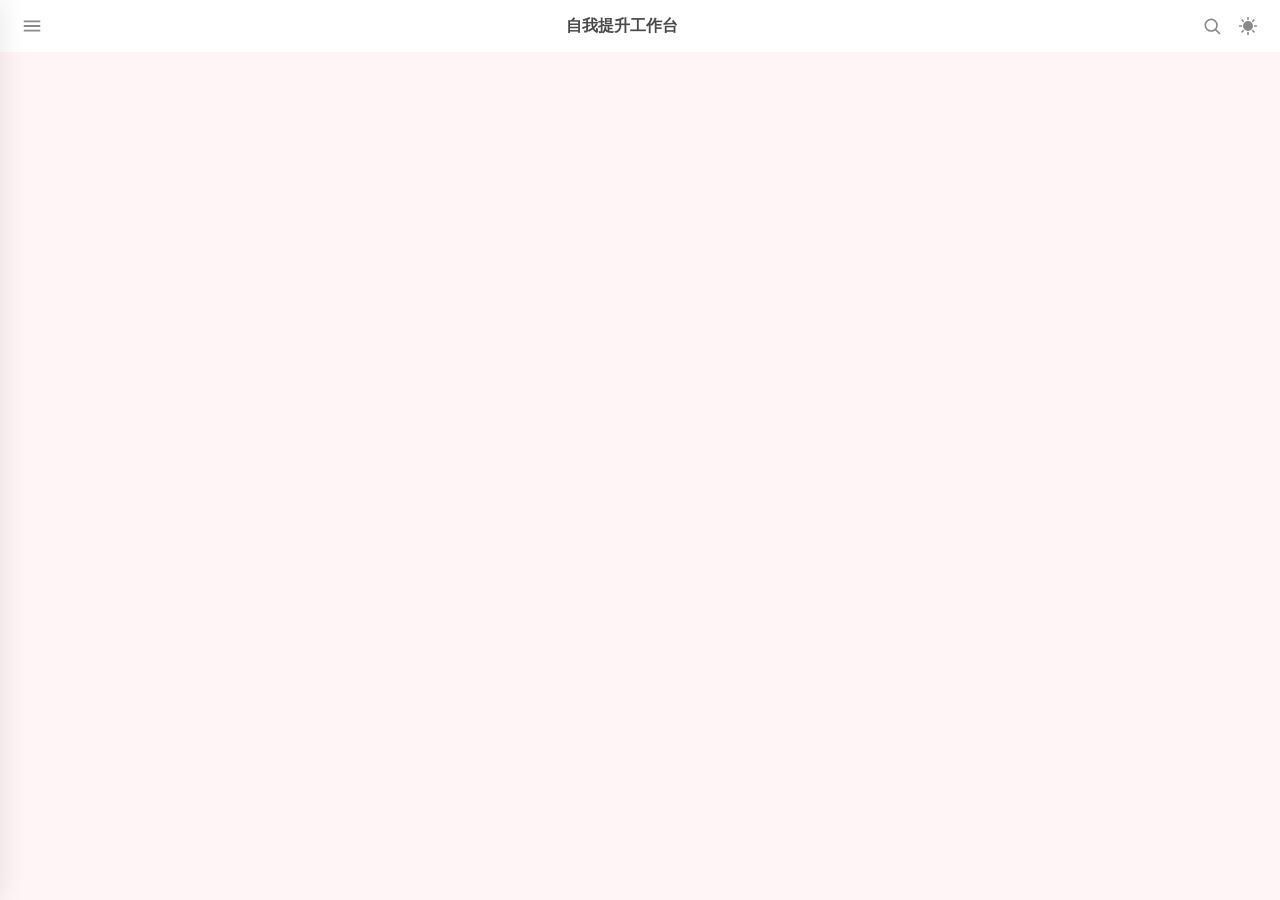
==== index.html @ 3892a3d5 "v45: 培训菜单支持RSS实时抓取(HR Bartender/少数派/FT中文网) + 关键词过滤 + 每日自动采集" ====
<!DOCTYPE html>
<html lang="zh-CN">
<head>
  <meta charset="UTF-8">
  <meta http-equiv="Cache-Control" content="no-cache, no-store, must-revalidate">
  <meta http-equiv="Pragma" content="no-cache">
  <meta http-equiv="Expires" content="0">
  <meta name="viewport" content="width=device-width, initial-scale=1.0, maximum-scale=1.0, user-scalable=no, viewport-fit=cover">
  <meta name="apple-mobile-web-app-capable" content="yes">
  <meta name="apple-mobile-web-app-status-bar-style" content="black-translucent">
  <meta name="apple-mobile-web-app-title" content="提升工作台">
  <meta name="theme-color" content="#ff8fa3">
  <meta name="description" content="身材管理、英语学习、阅读记录、AI学习、财经资讯、穿搭灵感、日记备忘、灵感集、技能提升">
  <link rel="apple-touch-icon" href="./apple-touch-icon.png">
  <title>自我提升工作台</title>
  <link rel="stylesheet" href="./assets/style.css">
</head>
<body>
  <div id="app">
    <header class="topbar">
      <button id="menuToggle" class="icon-btn" aria-label="菜单">
        <svg viewBox="0 0 24 24" width="22" height="22"><path fill="currentColor" d="M3 6h18v2H3zm0 5h18v2H3zm0 5h18v2H3z"/></svg>
      </button>
      <div class="topbar-center" id="topbarCenter">
        <h1 id="pageTitle">自我提升工作台</h1>
        <div class="topbar-search" id="topbarSearch" style="display:none;">
          <input type="text" id="searchInput" placeholder="搜索所有内容..." autocomplete="off">
          <button id="searchClose" class="icon-btn" style="flex-shrink:0;">✕</button>
        </div>
      </div>
      <button id="searchToggle" class="icon-btn" aria-label="搜索">
        <svg viewBox="0 0 24 24" width="20" height="20"><circle cx="11" cy="11" r="7" fill="none" stroke="currentColor" stroke-width="2"/><line x1="21" y1="21" x2="16.65" y2="16.65" stroke="currentColor" stroke-width="2" stroke-linecap="round"/></svg>
      </button>
      <button id="themeToggle" class="icon-btn" aria-label="切换主题">
        <svg id="themeIcon" viewBox="0 0 24 24" width="20" height="20"><path fill="currentColor" d="M12 7a5 5 0 100 10 5 5 0 000-10zm0-5v2m0 16v2M4.93 4.93l1.41 1.41m11.32 11.32l1.41 1.41M2 12h2m16 0h2M4.93 19.07l1.41-1.41M17.66 6.34l1.41-1.41" stroke="currentColor" stroke-width="2" stroke-linecap="round" fill="none"/></svg>
      </button>
    </header>

    <div id="overlay" class="overlay"></div>

    <nav id="sidebar" class="sidebar">
      <div class="sidebar-header">
        <div class="avatar">✦</div>
        <div class="sidebar-title">自我提升</div>
        <div class="sidebar-sub">每日精进 · 工作台</div>
      </div>
      <ul class="nav-list" id="navList"></ul>
      <div class="sidebar-footer">
        <div class="user-card">
          <div class="user-avatar">🐰</div>
          <div class="user-info">
            <div class="user-name">自由兔</div>
            <div class="user-streak">已连续打卡 <span id="streakNum">0</span> 天</div>
          </div>
        </div>
        <div class="sidebar-actions">
          <button id="exportDataBtn" class="btn btn-ghost btn-block btn-sm" style="margin-top:8px;">📦 备份数据</button>
          <button id="importDataBtn" class="btn btn-ghost btn-block btn-sm" style="margin-top:4px;">📥 恢复数据</button>
        </div>
      </div>
    </nav>

    <main id="main" class="main">
      <div id="viewContainer" class="view-container"></div>
    </main>

    <div class="bottom-safe"></div>
  </div>

  <div id="lightbox" class="lightbox">
    <span class="lightbox-close" id="lightboxClose">&times;</span>
    <img id="lightboxImg" src="" alt="预览">
  </div>

  <div id="toast" class="toast"></div>

  <script src="./assets/store.js?v=45"></script>
  <script src="./assets/views.js?v=45"></script>
  <script src="./assets/app.js?v=45"></script>
</body>
</html>
---- assets/style.css ----
/* ===== 设计变量 - 粉色系 ===== */
:root {
  --primary: #ff8fa3;
  --primary-light: #ffc2d1;
  --primary-dark: #ff6b85;
  --accent: #ffb3c6;
  --bg: #fff5f7;
  --bg-card: #ffffff;
  --bg-soft: #ffeef2;
  --text: #4a4a4a;
  --text-sub: #8a8a8a;
  --text-muted: #bbbbbb;
  --border: #ffe0e6;
  --success: #7bc67e;
  --warning: #f5c76b;
  --danger: #ff8a8a;
  --shadow: 0 2px 12px rgba(255, 143, 163, 0.1);
  --shadow-hover: 0 4px 20px rgba(255, 143, 163, 0.18);
  --radius: 18px;
  --radius-sm: 12px;
  --topbar-h: 52px;
  --sidebar-w: 280px;
}

[data-theme="dark"] {
  --primary: #ff8fa3;
  --primary-light: #ffc2d1;
  --primary-dark: #ff6b85;
  --bg: #2a1f24;
  --bg-card: #3a2a30;
  --bg-soft: #4a3a40;
  --text: #ffeef2;
  --text-sub: #d4b8c0;
  --text-muted: #9a8a90;
  --border: #5a4a50;
  --shadow: 0 4px 16px rgba(0, 0, 0, 0.3);
  --shadow-hover: 0 8px 24px rgba(0, 0, 0, 0.4);
}

* {
  margin: 0;
  padding: 0;
  box-sizing: border-box;
  -webkit-tap-highlight-color: transparent;
}

html, body {
  height: 100%;
  overflow: hidden;
}

body {
  font-family: -apple-system, BlinkMacSystemFont, "PingFang SC", "Hiragino Sans GB", "Microsoft YaHei", sans-serif;
  background: var(--bg);
  color: var(--text);
  font-size: 15px;
  line-height: 1.5;
  -webkit-font-smoothing: antialiased;
  transition: background 0.3s, color 0.3s;
}

button {
  font-family: inherit;
  cursor: pointer;
  border: none;
  background: none;
  color: inherit;
}

input, textarea, select {
  font-family: inherit;
  font-size: inherit;
  color: inherit;
}

/* ===== 顶部栏 ===== */
.topbar {
  position: fixed;
  top: 0;
  left: 0;
  right: 0;
  height: var(--topbar-h);
  background: var(--bg-card);
  display: flex;
  align-items: center;
  justify-content: space-between;
  padding: 0 14px;
  padding-top: env(safe-area-inset-top);
  z-index: 100;
  transition: background 0.3s;
}

.topbar h1 {
  font-size: 16px;
  font-weight: 600;
  color: var(--text);
  flex: 1;
  text-align: center;
  white-space: nowrap;
  overflow: hidden;
  text-overflow: ellipsis;
  cursor: pointer;
}

.topbar-center {
  flex: 1;
  display: flex;
  align-items: center;
  justify-content: center;
  min-width: 0;
}

.topbar-search {
  flex: 1;
  display: flex;
  align-items: center;
  gap: 6px;
}

.topbar-search input {
  flex: 1;
  background: var(--bg-soft);
  border: none;
  border-radius: 10px;
  padding: 7px 12px;
  font-size: 14px;
  color: var(--text);
  outline: none;
}

.topbar-search input::placeholder {
  color: var(--text-muted);
}

.icon-btn {
  width: 36px;
  height: 36px;
  display: flex;
  align-items: center;
  justify-content: center;
  color: var(--text-sub);
  border-radius: 10px;
  transition: background 0.2s;
}

.icon-btn:active {
  background: var(--bg-soft);
}

/* ===== 侧边栏 ===== */
.sidebar {
  position: fixed;
  top: 0;
  left: 0;
  bottom: 0;
  width: var(--sidebar-w);
  background: linear-gradient(180deg, #fff5f7 0%, #ffeef2 100%);
  color: var(--text);
  transform: translateX(-100%);
  transition: transform 0.3s cubic-bezier(0.4, 0, 0.2, 1);
  z-index: 200;
  display: flex;
  flex-direction: column;
  padding-top: env(safe-area-inset-top);
  box-shadow: 4px 0 24px rgba(0, 0, 0, 0.08);
}

.sidebar.open {
  transform: translateX(0);
}

.sidebar-header {
  padding: 24px 20px 16px;
  text-align: center;
  border-bottom: 1px solid var(--border);
}

.avatar {
  width: 60px;
  height: 60px;
  margin: 0 auto 10px;
  background: linear-gradient(135deg, var(--primary), var(--primary-light));
  border-radius: 50%;
  display: flex;
  align-items: center;
  justify-content: center;
  font-size: 26px;
  color: #fff;
  box-shadow: 0 4px 12px rgba(255, 143, 163, 0.3);
}

.sidebar-title {
  font-size: 18px;
  font-weight: 700;
  color: var(--primary-dark);
}

.sidebar-sub {
  font-size: 12px;
  color: var(--text-sub);
  margin-top: 4px;
}

.nav-list {
  list-style: none;
  flex: 1;
  overflow-y: auto;
  padding: 8px 0;
}

.nav-list::-webkit-scrollbar {
  width: 0;
}

.nav-section-label {
  font-size: 11px;
  color: var(--text-muted);
  padding: 12px 20px 4px;
  font-weight: 600;
  letter-spacing: 1px;
}

.nav-item {
  display: flex;
  align-items: center;
  gap: 12px;
  padding: 12px 20px;
  color: var(--text-sub);
  font-size: 15px;
  transition: all 0.2s;
  border-radius: 0 24px 24px 0;
  margin-right: 12px;
}

.nav-item:active {
  background: var(--bg-soft);
}

.nav-item.active {
  background: linear-gradient(90deg, var(--primary-light), transparent);
  color: var(--primary-dark);
  font-weight: 600;
}

.nav-icon {
  width: 22px;
  height: 22px;
  flex-shrink: 0;
  display: flex;
  align-items: center;
  justify-content: center;
}

.nav-icon svg {
  width: 100%;
  height: 100%;
}

.nav-badge {
  margin-left: auto;
  background: var(--primary);
  color: #fff;
  font-size: 11px;
  padding: 2px 8px;
  border-radius: 10px;
  font-weight: 600;
}

.nav-badge.hot {
  background: linear-gradient(135deg, #ff6b6b, #ff8e8e);
}

.sidebar-footer {
  padding: 12px 16px calc(12px + env(safe-area-inset-bottom));
  border-top: 1px solid var(--border);
}

.user-card {
  background: var(--bg-soft);
  border-radius: var(--radius-sm);
  padding: 12px 14px;
  display: flex;
  align-items: center;
  gap: 10px;
}

.user-avatar {
  width: 40px;
  height: 40px;
  border-radius: 50%;
  background: linear-gradient(135deg, var(--primary), var(--primary-light));
  display: flex;
  align-items: center;
  justify-content: center;
  font-size: 18px;
  color: #fff;
}

.user-info {
  flex: 1;
}

.user-name {
  font-size: 14px;
  font-weight: 600;
  color: var(--text);
}

.user-streak {
  font-size: 12px;
  color: var(--text-sub);
}

.user-streak span {
  color: var(--primary-dark);
  font-weight: 700;
}

.sidebar-actions {
  display: flex;
  flex-direction: column;
  gap: 0;
}

/* ===== 遮罩 ===== */
.overlay {
  position: fixed;
  inset: 0;
  background: rgba(0, 0, 0, 0.3);
  opacity: 0;
  pointer-events: none;
  transition: opacity 0.3s;
  z-index: 150;
}

.overlay.show {
  opacity: 1;
  pointer-events: auto;
}

/* ===== 主内容 ===== */
.main {
  padding-top: var(--topbar-h);
  height: 100vh;
  overflow: hidden;
}

.view-container {
  height: calc(100vh - var(--topbar-h));
  overflow-y: auto;
  -webkit-overflow-scrolling: touch;
  padding: 16px 14px 80px;
}

.view-container::-webkit-scrollbar {
  width: 0;
}

/* ===== 通用组件 ===== */
.section-title {
  font-size: 14px;
  color: var(--text-sub);
  margin: 20px 4px 10px;
  font-weight: 600;
}

.section-title:first-child {
  margin-top: 4px;
}

.card {
  background: var(--bg-card);
  border-radius: var(--radius);
  padding: 16px;
  margin-bottom: 12px;
  box-shadow: var(--shadow);
  transition: box-shadow 0.2s;
}

.card-row {
  display: flex;
  align-items: center;
  gap: 12px;
}

.btn {
  display: inline-flex;
  align-items: center;
  justify-content: center;
  gap: 6px;
  padding: 10px 16px;
  border-radius: var(--radius-sm);
  font-size: 14px;
  font-weight: 500;
  transition: all 0.2s;
}

.btn-primary {
  background: linear-gradient(135deg, var(--primary), var(--primary-dark));
  color: #fff;
}

.btn-primary:active {
  opacity: 0.85;
}

.btn-ghost {
  background: var(--bg-soft);
  color: var(--text-sub);
}

.btn-ghost:active {
  background: var(--border);
}

.btn-danger {
  background: rgba(255, 138, 138, 0.12);
  color: var(--danger);
}

.btn-block {
  width: 100%;
}

.btn-sm {
  padding: 6px 12px;
  font-size: 13px;
}

.input, .textarea, .select {
  width: 100%;
  background: var(--bg-soft);
  border: 1.5px solid transparent;
  border-radius: var(--radius-sm);
  padding: 10px 12px;
  color: var(--text);
  transition: border 0.2s;
}

.input:focus, .textarea:focus, .select:focus {
  outline: none;
  border-color: var(--primary-light);
  background: var(--bg-card);
}

.textarea {
  resize: none;
  min-height: 80px;
  line-height: 1.6;
}

.label {
  font-size: 13px;
  color: var(--text-sub);
  margin-bottom: 6px;
  display: block;
}

.field {
  margin-bottom: 12px;
}

/* ===== 复选框 ===== */
.checkbox {
  width: 22px;
  height: 22px;
  border: 2px solid var(--border);
  border-radius: 6px;
  flex-shrink: 0;
  display: flex;
  align-items: center;
  justify-content: center;
  transition: all 0.2s;
  background: var(--bg-card);
}

.checkbox.checked {
  background: var(--success);
  border-color: var(--success);
}

.checkbox.checked::after {
  content: "";
  width: 6px;
  height: 11px;
  border: 2px solid #fff;
  border-top: 0;
  border-left: 0;
  transform: rotate(45deg) translate(-1px, -1px);
}

/* ===== 任务项 ===== */
.task-item {
  display: flex;
  align-items: center;
  gap: 12px;
  padding: 14px;
  background: var(--bg-card);
  border-radius: var(--radius);
  margin-bottom: 10px;
  box-shadow: var(--shadow);
  transition: all 0.2s;
}

.task-item.done .task-name {
  text-decoration: line-through;
  color: var(--text-muted);
}

.task-content {
  flex: 1;
  min-width: 0;
}

.task-name {
  font-size: 15px;
  font-weight: 500;
  color: var(--text);
}

.task-meta {
  font-size: 12px;
  color: var(--text-sub);
  margin-top: 3px;
  display: flex;
  align-items: center;
  gap: 8px;
  flex-wrap: wrap;
}

.tag {
  display: inline-block;
  padding: 3px 10px;
  background: var(--bg-soft);
  border-radius: 8px;
  font-size: 11px;
  color: var(--text-sub);
}

.tag-primary {
  background: linear-gradient(135deg, rgba(255,143,163,0.15), rgba(255,194,209,0.15));
  color: var(--primary-dark);
}

.task-actions {
  display: flex;
  gap: 4px;
}

.task-actions .icon-btn {
  width: 32px;
  height: 32px;
}

/* ===== 添加按钮 ===== */
.add-btn {
  display: flex;
  align-items: center;
  justify-content: center;
  gap: 6px;
  width: 100%;
  padding: 12px;
  border: 2px dashed var(--border);
  border-radius: var(--radius);
  color: var(--text-sub);
  font-size: 14px;
  transition: all 0.2s;
  background: transparent;
}

.add-btn:active {
  border-color: var(--primary);
  color: var(--primary);
  background: var(--bg-soft);
}

/* ===== 模态框 ===== */
.modal-mask {
  position: fixed;
  inset: 0;
  background: rgba(0, 0, 0, 0.4);
  z-index: 300;
  display: flex;
  align-items: flex-end;
  justify-content: center;
  opacity: 0;
  pointer-events: none;
  transition: opacity 0.25s;
}

.modal-mask.show {
  opacity: 1;
  pointer-events: auto;
}

.modal {
  background: var(--bg-card);
  width: 100%;
  max-width: 500px;
  border-radius: 24px 24px 0 0;
  padding: 20px 16px calc(20px + env(safe-area-inset-bottom));
  transform: translateY(100%);
  transition: transform 0.3s cubic-bezier(0.4, 0, 0.2, 1);
  max-height: 85vh;
  overflow-y: auto;
}

.modal-mask.show .modal {
  transform: translateY(0);
}

.modal-header {
  display: flex;
  align-items: center;
  justify-content: space-between;
  margin-bottom: 16px;
}

.modal-title {
  font-size: 17px;
  font-weight: 600;
}

.modal-close {
  font-size: 24px;
  color: var(--text-muted);
  width: 32px;
  height: 32px;
}

/* ===== 选项按钮组 ===== */
.option-group {
  display: flex;
  gap: 8px;
  flex-wrap: wrap;
}

.option-chip {
  padding: 7px 14px;
  border-radius: 20px;
  background: var(--bg-soft);
  color: var(--text-sub);
  font-size: 13px;
  border: 1.5px solid transparent;
  transition: all 0.2s;
}

.option-chip.active {
  background: linear-gradient(135deg, rgba(255,143,163,0.15), rgba(255,194,209,0.15));
  color: var(--primary-dark);
  border-color: var(--primary-light);
}

/* ===== 阅读模块 ===== */
.book-total-card {
  background: linear-gradient(135deg, var(--primary-light), var(--accent));
  border-radius: var(--radius);
  padding: 20px;
  margin-bottom: 16px;
  box-shadow: var(--shadow);
  text-align: center;
}

.book-total-num {
  font-size: 36px;
  font-weight: 700;
  color: var(--primary-dark);
}

.book-total-label {
  font-size: 13px;
  color: var(--text-sub);
  margin-top: 4px;
}

/* ===== 阅读模块 - 分类卡片网格 ===== */
.book-category-section {
  margin-bottom: 24px;
  border-radius: var(--radius);
  overflow: hidden;
}

.book-cat-header {
  display: flex;
  align-items: center;
  justify-content: space-between;
  padding: 10px 4px 12px;
  margin-bottom: 4px;
  cursor: pointer;
  user-select: none;
  -webkit-tap-highlight-color: transparent;
}

.book-cat-header::after {
  content: '';
  width: 8px;
  height: 8px;
  border-right: 2px solid var(--text-muted);
  border-bottom: 2px solid var(--text-muted);
  transform: rotate(-45deg);
  transition: transform 0.3s;
  flex-shrink: 0;
  margin-left: 8px;
  margin-bottom: 2px;
}

.book-cat-header.collapsed::after {
  transform: rotate(45deg);
}

.book-cat-title {
  font-size: 15px;
  font-weight: 600;
  color: var(--text);
  display: flex;
  align-items: center;
  gap: 8px;
  flex: 1;
}

.book-cat-icon {
  font-size: 20px;
  line-height: 1;
}

.book-cat-count {
  font-size: 12px;
  color: var(--text-muted);
  font-weight: 400;
  background: var(--bg-soft);
  padding: 2px 8px;
  border-radius: 10px;
}

.book-grid {
  display: grid;
  grid-template-columns: repeat(4, 1fr);
  gap: 8px;
  transition: max-height 0.35s ease, opacity 0.3s;
  max-height: 2000px;
  opacity: 1;
  overflow: hidden;
}

.book-grid.collapsed {
  max-height: 0;
  opacity: 0;
  margin-bottom: 0;
}

.book-card {
  background: var(--bg-card);
  border-radius: var(--radius-sm);
  overflow: hidden;
  box-shadow: var(--shadow);
  cursor: pointer;
  transition: all 0.2s;
  display: flex;
  flex-direction: column;
}

.book-card:active {
  transform: scale(0.96);
  box-shadow: var(--shadow-hover);
}

.book-card-cover {
  width: 100%;
  aspect-ratio: 2.5 / 4;
  background: var(--bg-soft);
  position: relative;
  overflow: hidden;
}

.book-card-cover img {
  width: 100%;
  height: 100%;
  object-fit: cover;
  transition: transform 0.3s;
}

.book-card:hover .book-card-cover img {
  transform: scale(1.05);
}

.book-card-cover-fallback {
  position: absolute;
  inset: 0;
  display: flex;
  align-items: center;
  justify-content: center;
  font-size: 22px;
  background: linear-gradient(135deg, var(--bg-soft), var(--border));
  color: var(--text-muted);
}

.book-card-status {
  position: absolute;
  top: 4px;
  right: 4px;
  font-size: 9px;
  padding: 2px 5px;
  border-radius: 4px;
  font-weight: 600;
  backdrop-filter: blur(4px);
  letter-spacing: 0.3px;
}

.book-card-status.finished {
  background: rgba(123,198,126,0.9);
  color: #fff;
}

.book-card-status.reading {
  background: rgba(255,143,163,0.9);
  color: #fff;
}

.book-card-status.pending {
  background: rgba(187,187,187,0.85);
  color: #fff;
}

.book-card-info {
  padding: 7px;
  flex: 1;
  display: flex;
  flex-direction: column;
}

.book-card-title {
  font-size: 11px;
  font-weight: 600;
  color: var(--text);
  line-height: 1.4;
  display: -webkit-box;
  -webkit-line-clamp: 2;
  -webkit-box-orient: vertical;
  overflow: hidden;
}

.book-card-author {
  font-size: 10px;
  color: var(--text-sub);
  margin-top: 2px;
  white-space: nowrap;
  overflow: hidden;
  text-overflow: ellipsis;
}

.book-card-summary {
  font-size: 10px;
  color: var(--text-muted);
  margin-top: 4px;
  line-height: 1.4;
  display: -webkit-box;
  -webkit-line-clamp: 2;
  -webkit-box-orient: vertical;
  overflow: hidden;
  flex: 1;
}

.book-card-badge {
  display: inline-block;
  margin-top: 6px;
  font-size: 10px;
  padding: 2px 6px;
  border-radius: 4px;
  background: rgba(123,198,126,0.15);
  color: #5a9e5d;
  font-weight: 500;
}

.book-card-badge.done {
  background: rgba(123,198,126,0.15);
  color: #5a9e5d;
}

.book-card-badge.reading {
  background: rgba(255,143,163,0.15);
  color: var(--primary-dark);
}

/* 书籍详情 - 结构化摘要 */
.book-detail-summary {
  margin-bottom: 16px;
}

.book-detail-summary-title {
  display: flex;
  align-items: center;
  gap: 6px;
  margin-bottom: 10px;
}

.book-detail-summary-title .ai-badge {
  font-size: 10px;
  color: var(--primary-dark);
  background: rgba(255,143,163,0.12);
  padding: 2px 8px;
  border-radius: 6px;
  font-weight: 500;
}

.book-detail-summary-body {
  background: linear-gradient(135deg, rgba(255,143,163,0.05), rgba(255,143,163,0.02));
  border-radius: 12px;
  padding: 16px;
  border: 1px solid rgba(255,143,163,0.12);
  font-size: 14px;
  line-height: 1.9;
  color: var(--text);
}

.book-detail-summary-body .summary-point {
  display: flex;
  gap: 8px;
  margin-bottom: 6px;
  align-items: flex-start;
}

.book-detail-summary-body .summary-point:last-child {
  margin-bottom: 0;
}

.book-detail-summary-body .point-num {
  flex-shrink: 0;
  width: 20px;
  height: 20px;
  border-radius: 50%;
  background: linear-gradient(135deg, var(--primary-light), var(--primary));
  color: #fff;
  font-size: 11px;
  font-weight: 700;
  display: flex;
  align-items: center;
  justify-content: center;
  margin-top: 2px;
}

.book-detail-summary-body .point-text {
  flex: 1;
  min-width: 0;
}

.book-detail-summary-footer {
  margin-top: 10px;
  padding-top: 10px;
  border-top: 1px dashed var(--border);
  font-size: 12px;
  color: var(--text-muted);
  font-style: italic;
}

/* ===== AI学习（重构：AI工具 + AI新闻） ===== */
/* 通用AI来源标签 */
.ai-source {
  display: inline-block;
  padding: 2px 8px;
  background: linear-gradient(135deg, rgba(123,198,126,0.15), rgba(123,198,126,0.08));
  color: #5a9e5d;
  border-radius: 6px;
  font-size: 11px;
}

.ai-tools-grid {
  display: grid;
  grid-template-columns: repeat(2, 1fr);
  gap: 10px;
}

.ai-tool-card {
  background: var(--bg-card);
  border-radius: var(--radius);
  padding: 14px;
  box-shadow: var(--shadow);
  cursor: pointer;
  transition: all 0.2s;
  border: 1.5px solid transparent;
}

.ai-tool-card:active {
  border-color: var(--primary-light);
  background: var(--bg-soft);
}

.ai-tool-icon {
  font-size: 28px;
  margin-bottom: 8px;
}

.ai-tool-name {
  font-size: 14px;
  font-weight: 600;
  color: var(--text);
  margin-bottom: 4px;
}

.ai-tool-desc {
  font-size: 12px;
  color: var(--text-sub);
  line-height: 1.5;
  display: -webkit-box;
  -webkit-line-clamp: 2;
  -webkit-box-orient: vertical;
  overflow: hidden;
  margin-bottom: 8px;
}

.ai-tool-tags {
  display: flex;
  gap: 4px;
  flex-wrap: wrap;
}

.ai-tool-tag {
  font-size: 10px;
  padding: 2px 6px;
  background: var(--bg-soft);
  color: var(--text-sub);
  border-radius: 4px;
}

.ai-tool-tag.free {
  background: rgba(123,198,126,0.15);
  color: #5a9e5d;
}

.ai-tool-tag.cn {
  background: rgba(255,143,163,0.15);
  color: var(--primary-dark);
}

/* AI新闻列表 */
.ai-news-item {
  background: var(--bg-card);
  border-radius: var(--radius);
  padding: 14px;
  margin-bottom: 12px;
  box-shadow: var(--shadow);
  display: block;
  color: inherit;
}

.ai-news-header {
  display: flex;
  justify-content: space-between;
  align-items: center;
  margin-bottom: 6px;
}

.ai-news-date {
  font-size: 11px;
  color: var(--text-muted);
}

.ai-news-title {
  font-size: 15px;
  font-weight: 600;
  color: var(--text);
  margin-bottom: 4px;
  line-height: 1.4;
}

.ai-news-desc {
  font-size: 13px;
  color: var(--text-sub);
  line-height: 1.5;
}

.ai-news-footer {
  display: flex;
  justify-content: space-between;
  align-items: center;
  margin-top: 8px;
}

.ai-news-tags {
  display: flex;
  gap: 4px;
  flex-wrap: wrap;
}

.ai-news-tag {
  font-size: 10px;
  padding: 2px 6px;
  background: var(--bg-soft);
  color: var(--text-sub);
  border-radius: 4px;
}

/* ===== 财经（理财知识学习 + 财经资讯） ===== */

/* 理财知识卡片 */
.finance-knowledge-card {
  background: linear-gradient(135deg, #fff9f0, #fff3e0);
  border-radius: var(--radius);
  padding: 14px;
  margin-bottom: 10px;
  box-shadow: var(--shadow);
  border-left: 3px solid #f5a623;
  transition: all 0.2s;
}

.finance-knowledge-card:active {
  transform: scale(0.98);
}

.fk-header {
  display: flex;
  justify-content: space-between;
  align-items: center;
  margin-bottom: 8px;
}

.fk-day {
  font-size: 11px;
  background: #f5a623;
  color: #fff;
  padding: 2px 8px;
  border-radius: 8px;
  font-weight: 600;
}

.fk-source {
  font-size: 11px;
  color: #b8860b;
}

.fk-title {
  font-size: 15px;
  font-weight: 600;
  color: #5a3e00;
  line-height: 1.4;
  margin-bottom: 6px;
}

.fk-desc {
  font-size: 13px;
  color: #7a5a30;
  line-height: 1.6;
  margin-bottom: 8px;
}

.fk-desc-collapsed {
  display: -webkit-box;
  -webkit-line-clamp: 3;
  -webkit-box-orient: vertical;
  overflow: hidden;
}

.fk-tags {
  display: flex;
  gap: 4px;
  flex-wrap: wrap;
}

.fk-tag {
  font-size: 10px;
  padding: 2px 7px;
  background: rgba(245,166,35,0.12);
  color: #b8860b;
  border-radius: 4px;
}

.fk-expand {
  font-size: 12px;
  color: var(--primary-dark);
  margin-top: 8px;
  padding-top: 8px;
  border-top: 1px dashed rgba(245,166,35,0.2);
  font-weight: 500;
  flex: 1;
}

.fk-memo-btn {
  font-size: 11px;
  padding: 4px 10px;
  border: 1px solid var(--primary);
  border-radius: 14px;
  background: transparent;
  color: var(--primary);
  cursor: pointer;
  font-weight: 500;
  white-space: nowrap;
  margin-top: 8px;
  transition: all 0.2s;
}
.fk-memo-btn:active {
  background: var(--primary);
  color: #fff;
}

[data-theme="dark"] .finance-knowledge-card {
  background: linear-gradient(135deg, rgba(245,166,35,0.08), rgba(245,166,35,0.04));
  border-left-color: #f5a623;
}

[data-theme="dark"] .fk-title {
  color: #ffd591;
}

[data-theme="dark"] .fk-desc {
  color: #d4a86a;
}

[data-theme="dark"] .fk-source {
  color: #d4a86a;
}

/* 财经内容 */
.finance-rec-grid {
  display: grid;
  grid-template-columns: repeat(2, 1fr);
  gap: 10px;
  margin-bottom: 12px;
}

.finance-rec-card {
  background: var(--bg-card);
  border-radius: var(--radius);
  padding: 12px;
  box-shadow: var(--shadow);
}

.finance-rec-header {
  display: flex;
  justify-content: space-between;
  align-items: center;
  margin-bottom: 8px;
}

.finance-rec-type {
  font-size: 10px;
  padding: 2px 8px;
  border-radius: 6px;
  font-weight: 600;
}

.finance-rec-trend {
  font-size: 14px;
  font-weight: 700;
}

.finance-rec-trend.up {
  color: #ff6b6b;
}

.finance-rec-trend.down {
  color: #51cf66;
}

.finance-rec-name {
  font-size: 15px;
  font-weight: 600;
  color: var(--text);
  margin-bottom: 4px;
}

.finance-rec-reason {
  font-size: 12px;
  color: var(--text-sub);
  line-height: 1.5;
  display: -webkit-box;
  -webkit-line-clamp: 3;
  -webkit-box-orient: vertical;
  overflow: hidden;
}

.finance-rec-tags {
  display: flex;
  gap: 4px;
  flex-wrap: wrap;
  margin-top: 8px;
}

.finance-tag {
  font-size: 10px;
  padding: 2px 6px;
  background: var(--bg-soft);
  color: var(--text-sub);
  border-radius: 4px;
}

.finance-news-item {
  background: var(--bg-card);
  border-radius: var(--radius);
  padding: 14px;
  margin-bottom: 12px;
  box-shadow: var(--shadow);
  display: block;
  color: inherit;
  text-decoration: none;
}

.finance-news-source-row {
  display: flex;
  align-items: center;
  gap: 8px;
  margin-bottom: 6px;
}

.finance-news-source {
  display: inline-block;
  padding: 2px 8px;
  background: linear-gradient(135deg, rgba(245,166,35,0.15), rgba(255,138,61,0.15));
  color: #f5a623;
  border-radius: 6px;
  font-size: 11px;
}

.finance-hot-badge {
  background: linear-gradient(135deg, #ff6b6b, #ff8e8e);
  color: #fff;
  font-size: 10px;
  padding: 1px 6px;
  border-radius: 4px;
  font-weight: 600;
}

.finance-news-title {
  font-size: 15px;
  font-weight: 600;
  color: var(--text);
  margin-bottom: 4px;
  line-height: 1.4;
}

.finance-news-summary {
  font-size: 13px;
  color: var(--text-sub);
  line-height: 1.5;
}

.finance-news-meta {
  font-size: 11px;
  color: var(--text-muted);
  margin-top: 8px;
  display: flex;
  justify-content: space-between;
}

/* ===== 穿搭 ===== */
.outfit-grid {
  display: grid;
  grid-template-columns: repeat(2, 1fr);
  gap: 12px;
}

.outfit-card {
  background: var(--bg-card);
  border-radius: var(--radius);
  overflow: hidden;
  box-shadow: var(--shadow);
}

.outfit-img-wrap {
  position: relative;
  width: 100%;
  padding-top: 130%;
  background: var(--bg-soft);
  overflow: hidden;
}

.outfit-img {
  position: absolute;
  inset: 0;
  width: 100%;
  height: 100%;
  object-fit: cover;
}

.outfit-info {
  padding: 10px 12px 12px;
}

.outfit-theme {
  font-size: 14px;
  font-weight: 600;
  margin-bottom: 4px;
}

.outfit-tags {
  display: flex;
  gap: 6px;
  flex-wrap: wrap;
}

.season-tag {
  font-size: 10px;
  padding: 2px 7px;
  border-radius: 4px;
}

.season-春 { background: #d4f5dd; color: #00b894; }
.season-夏 { background: #d3eaff; color: #0984e3; }
.season-秋 { background: #ffe2c2; color: #e17055; }
.season-冬 { background: #e0e4ff; color: #6c5ce7; }

/* ===== 日记/备忘录列表 ===== */
.note-item {
  background: var(--bg-card);
  border-radius: var(--radius);
  padding: 14px;
  margin-bottom: 10px;
  box-shadow: var(--shadow);
  cursor: pointer;
}

.note-title {
  font-size: 15px;
  font-weight: 600;
  display: flex;
  align-items: center;
  justify-content: space-between;
  gap: 8px;
}

.note-preview {
  font-size: 13px;
  color: var(--text-sub);
  margin-top: 6px;
  line-height: 1.5;
  display: -webkit-box;
  -webkit-line-clamp: 2;
  -webkit-box-orient: vertical;
  overflow: hidden;
}

.note-meta {
  display: flex;
  justify-content: space-between;
  align-items: center;
  margin-top: 8px;
  font-size: 11px;
  color: var(--text-muted);
}

/* ===== 分类筛选 ===== */
.filter-bar {
  display: flex;
  gap: 8px;
  overflow-x: auto;
  padding: 4px 0 12px;
  margin: 0 -14px;
  padding-left: 14px;
  padding-right: 14px;
}

.filter-bar::-webkit-scrollbar { display: none; }

.filter-chip {
  flex-shrink: 0;
  padding: 6px 14px;
  border-radius: 16px;
  background: var(--bg-card);
  color: var(--text-sub);
  font-size: 13px;
  border: 1.5px solid var(--border);
  transition: all 0.2s;
}

.filter-chip.active {
  background: linear-gradient(135deg, var(--primary), var(--primary-dark));
  color: #fff;
  border-color: var(--primary);
}

/* ===== 日记本（重新设计） ===== */
.diary-stats-card {
  display: flex;
  background: linear-gradient(135deg, #ffeaa7, #fdcb6e);
  border-radius: var(--radius);
  padding: 16px;
  margin-bottom: 16px;
  box-shadow: var(--shadow);
}

.diary-stat-item {
  flex: 1;
  text-align: center;
  color: #8b6914;
}

.diary-stat-num {
  font-size: 24px;
  font-weight: 700;
  margin-bottom: 2px;
}

.diary-stat-label {
  font-size: 11px;
  opacity: 0.8;
}

.diary-list {
  display: flex;
  flex-direction: column;
  gap: 12px;
}

.diary-card {
  display: flex;
  gap: 14px;
  background: var(--bg-card);
  border-radius: var(--radius);
  padding: 16px;
  box-shadow: var(--shadow);
  cursor: pointer;
  transition: all 0.2s;
}

.diary-card:active {
  transform: scale(0.98);
  box-shadow: var(--shadow-hover);
}

.diary-card-left {
  display: flex;
  flex-direction: column;
  align-items: center;
  justify-content: flex-start;
  min-width: 48px;
  padding-top: 2px;
}

.diary-card-day {
  font-size: 28px;
  font-weight: 700;
  color: var(--primary-dark);
  line-height: 1;
}

.diary-card-month {
  font-size: 11px;
  color: var(--text-sub);
  margin-top: 4px;
  text-align: center;
  white-space: nowrap;
}

.diary-card-time {
  font-size: 10px;
  color: var(--text-muted);
  margin-top: 2px;
}

.diary-card-right {
  flex: 1;
  min-width: 0;
}

.diary-card-header {
  display: flex;
  align-items: center;
  justify-content: space-between;
  gap: 8px;
  margin-bottom: 6px;
}

.diary-card-title {
  font-size: 15px;
  font-weight: 600;
  color: var(--text);
  flex: 1;
  overflow: hidden;
  text-overflow: ellipsis;
  white-space: nowrap;
}

.diary-card-badges {
  display: flex;
  gap: 4px;
  flex-shrink: 0;
}

.diary-mood-badge {
  font-size: 18px;
  line-height: 1;
}

.diary-weather-badge {
  font-size: 16px;
  line-height: 1;
}

.diary-card-preview {
  font-size: 13px;
  color: var(--text-sub);
  line-height: 1.5;
  display: -webkit-box;
  -webkit-line-clamp: 2;
  -webkit-box-orient: vertical;
  overflow: hidden;
}

/* 心情/天气选项按钮 */
.mood-chip, .weather-chip {
  font-size: 12px;
}

.mood-chip.active {
  background: linear-gradient(135deg, rgba(255,234,167,0.4), rgba(253,203,110,0.4));
  color: #8b6914;
  border-color: #fdcb6e;
}

.weather-chip.active {
  background: linear-gradient(135deg, rgba(116,185,255,0.2), rgba(116,185,255,0.1));
  color: #0984e3;
  border-color: #74b9ff;
}

/* ===== 空状态 ===== */
.empty {
  text-align: center;
  padding: 50px 20px;
  color: var(--text-muted);
}

.empty-icon {
  font-size: 48px;
  margin-bottom: 12px;
  opacity: 0.4;
}

.empty-text {
  font-size: 14px;
}

/* ===== 图片上传 ===== */
.img-upload-area {
  border: 2px dashed var(--border);
  border-radius: var(--radius);
  padding: 20px;
  text-align: center;
  color: var(--text-sub);
  transition: all 0.2s;
}

.img-preview-grid {
  display: grid;
  grid-template-columns: repeat(3, 1fr);
  gap: 8px;
  margin-top: 12px;
}

.img-preview {
  position: relative;
  padding-top: 100%;
  border-radius: 8px;
  overflow: hidden;
  background: var(--bg-soft);
}

.img-preview img {
  position: absolute;
  inset: 0;
  width: 100%;
  height: 100%;
  object-fit: cover;
}

.img-remove {
  position: absolute;
  top: 4px;
  right: 4px;
  width: 20px;
  height: 20px;
  background: rgba(0, 0, 0, 0.6);
  color: #fff;
  border-radius: 50%;
  display: flex;
  align-items: center;
  justify-content: center;
  font-size: 14px;
}

/* ===== Lightbox ===== */
.lightbox {
  position: fixed;
  inset: 0;
  background: rgba(0, 0, 0, 0.92);
  z-index: 400;
  display: none;
  align-items: center;
  justify-content: center;
  padding: 20px;
}

.lightbox.show {
  display: flex;
}

.lightbox img {
  max-width: 100%;
  max-height: 100%;
  object-fit: contain;
}

.lightbox-close {
  position: absolute;
  top: 16px;
  right: 20px;
  color: #fff;
  font-size: 36px;
  z-index: 10;
}

/* ===== Toast ===== */
.toast {
  position: fixed;
  bottom: 40px;
  left: 50%;
  transform: translateX(-50%) translateY(20px);
  background: rgba(74, 74, 74, 0.95);
  color: #fff;
  padding: 10px 20px;
  border-radius: 24px;
  font-size: 14px;
  z-index: 500;
  opacity: 0;
  pointer-events: none;
  transition: all 0.3s;
  white-space: nowrap;
  max-width: 80%;
}

.toast.show {
  opacity: 1;
  transform: translateX(-50%) translateY(0);
}

/* ===== 浮动按钮 ===== */
.fab {
  position: fixed;
  right: 18px;
  bottom: calc(24px + env(safe-area-inset-bottom));
  width: 54px;
  height: 54px;
  border-radius: 50%;
  background: linear-gradient(135deg, var(--primary), var(--primary-dark));
  color: #fff;
  display: flex;
  align-items: center;
  justify-content: center;
  box-shadow: 0 6px 18px rgba(255, 143, 163, 0.4);
  z-index: 90;
  font-size: 28px;
  transition: transform 0.2s;
}

.fab:active {
  transform: scale(0.92);
}

/* ===== 今日进度卡片 ===== */
.today-card {
  background: linear-gradient(135deg, var(--primary-light), var(--accent));
  color: var(--primary-dark);
  border-radius: var(--radius);
  padding: 18px;
  margin-bottom: 16px;
  box-shadow: var(--shadow);
}

.today-date {
  font-size: 13px;
  opacity: 0.8;
}

.today-progress-text {
  font-size: 15px;
  margin: 6px 0;
  font-weight: 600;
}

.today-progress-bar {
  height: 8px;
  background: rgba(255, 255, 255, 0.4);
  border-radius: 4px;
  overflow: hidden;
}

.today-progress-fill {
  height: 100%;
  background: linear-gradient(90deg, var(--primary), var(--primary-dark));
  border-radius: 4px;
  transition: width 0.5s;
}

/* ===== 体重记录 ===== */
.weight-card {
  background: var(--bg-card);
  border-radius: var(--radius);
  padding: 16px;
  margin-bottom: 12px;
  box-shadow: var(--shadow);
}

.weight-header {
  display: flex;
  justify-content: space-between;
  align-items: center;
  margin-bottom: 12px;
}

.weight-title {
  font-size: 14px;
  font-weight: 600;
  color: var(--text);
}

.weight-add-btn {
  font-size: 13px;
  color: var(--primary-dark);
  padding: 4px 10px;
  background: var(--bg-soft);
  border-radius: 8px;
}

.weight-chart {
  width: 100%;
  height: 160px;
  background: var(--bg-soft);
  border-radius: var(--radius-sm);
  position: relative;
  overflow: hidden;
}

.weight-chart svg {
  width: 100%;
  height: 100%;
}

.weight-list {
  margin-top: 12px;
}

.weight-item {
  display: flex;
  justify-content: space-between;
  align-items: center;
  padding: 8px 0;
  border-bottom: 1px solid var(--border);
  font-size: 14px;
}

.weight-item:last-child {
  border-bottom: none;
}

.weight-date {
  color: var(--text-sub);
  font-size: 13px;
}

.weight-value {
  font-weight: 600;
  color: var(--primary-dark);
}

/* ===== 英语复习区 ===== */
.eng-review-card {
  background: var(--bg-card);
  border-radius: var(--radius);
  padding: 16px;
  margin-bottom: 12px;
  box-shadow: var(--shadow);
}

.eng-review-header {
  display: flex;
  justify-content: space-between;
  align-items: center;
  margin-bottom: 12px;
}

.eng-review-title {
  font-size: 15px;
  font-weight: 600;
  color: var(--text);
}

.eng-review-stat {
  font-size: 12px;
  color: var(--primary-dark);
  background: rgba(255,143,163,0.12);
  padding: 3px 10px;
  border-radius: 10px;
  font-weight: 500;
}

.eng-review-tabs {
  display: flex;
  gap: 6px;
  margin-bottom: 12px;
  background: var(--bg-soft);
  border-radius: 10px;
  padding: 3px;
}

.eng-review-tab {
  flex: 1;
  padding: 7px 0;
  text-align: center;
  font-size: 13px;
  color: var(--text-sub);
  border-radius: 8px;
  transition: all 0.2s;
}

.eng-review-tab.active {
  background: var(--bg-card);
  color: var(--primary-dark);
  font-weight: 600;
  box-shadow: 0 1px 3px rgba(0,0,0,0.06);
}

.eng-review-content {
  max-height: 320px;
  overflow-y: auto;
}

.eng-review-content::-webkit-scrollbar {
  width: 0;
}

.eng-review-word {
  display: flex;
  align-items: center;
  gap: 10px;
  padding: 10px 0;
  border-bottom: 1px solid var(--border);
}

.eng-review-word:last-child {
  border-bottom: none;
}

.eng-review-word-text {
  flex: 1;
  font-size: 14px;
  color: var(--text);
}

.eng-review-word-text.done {
  /* 已掌握单词仅勾选，不划线 */
}

/* 查看更多按钮 */
.eng-more-btn {
  font-size: 13px;
  color: var(--primary-dark);
  background: none;
  border: none;
  padding: 8px 16px;
  cursor: pointer;
  font-weight: 500;
}

.eng-more-btn:active {
  opacity: 0.7;
}

.eng-review-word-tag {
  font-size: 10px;
  padding: 2px 8px;
  background: var(--bg-soft);
  color: var(--text-sub);
  border-radius: 6px;
}

.eng-review-phrase {
  background: var(--bg-soft);
  border-radius: var(--radius-sm);
  padding: 12px;
  margin-bottom: 8px;
  position: relative;
}

.eng-review-phrase-en {
  font-size: 14px;
  font-weight: 600;
  color: var(--text);
  margin-bottom: 4px;
}

.eng-review-phrase-cn {
  font-size: 13px;
  color: var(--text-sub);
  margin-bottom: 4px;
}

.eng-review-phrase-ex {
  font-size: 12px;
  color: var(--text-muted);
  font-style: italic;
}

.eng-review-phrase .eng-review-word-tag {
  position: absolute;
  top: 8px;
  right: 8px;
}


/* ===== 英语模块 - 生词短语 ===== */
.eng-task-card {
  background: var(--bg-card);
  border-radius: var(--radius);
  padding: 16px;
  margin-bottom: 12px;
  box-shadow: var(--shadow);
}

.eng-task-header {
  display: flex;
  align-items: center;
  gap: 10px;
  margin-bottom: 0;
}

/* 可折叠的任务卡片 */
.eng-task-collapsible {
  cursor: pointer;
  user-select: none;
  -webkit-tap-highlight-color: transparent;
  padding: 4px 0;
}

.eng-task-summary {
  font-size: 11px;
  color: var(--text-muted);
  flex-shrink: 0;
}

.eng-task-arrow {
  font-size: 14px;
  color: var(--text-muted);
  transition: transform 0.3s;
  flex-shrink: 0;
}

.eng-task-arrow.collapsed {
  transform: rotate(-90deg);
}

.eng-task-body {
  transition: max-height 0.35s ease, opacity 0.3s, padding 0.3s;
  max-height: 2000px;
  opacity: 1;
  overflow: hidden;
  padding-top: 12px;
}

.eng-task-body.collapsed {
  max-height: 0;
  opacity: 0;
  padding-top: 0;
  margin: 0;
}

.eng-task-title {
  font-size: 15px;
  font-weight: 600;
  flex: 1;
}

.eng-topic-input {
  width: 100%;
  background: var(--bg-soft);
  border: 1.5px solid transparent;
  border-radius: var(--radius-sm);
  padding: 8px 12px;
  font-size: 14px;
  margin-bottom: 12px;
  color: var(--text);
}

.eng-topic-input:focus {
  outline: none;
  border-color: var(--primary-light);
}

/* 英语学习内容 textarea */
.eng-topic-textarea {
  width: 100%;
  background: var(--bg-soft);
  border: 1.5px solid transparent;
  border-radius: var(--radius-sm);
  padding: 10px 12px;
  font-size: 14px;
  margin-bottom: 12px;
  color: var(--text);
  resize: vertical;
  min-height: 56px;
  line-height: 1.6;
  font-family: inherit;
}

.eng-topic-textarea:focus {
  outline: none;
  border-color: var(--primary-light);
  background: var(--bg-card);
}

.eng-section {
  margin-top: 14px;
  padding-top: 14px;
  border-top: 1px solid var(--border);
}

.eng-section-title {
  font-size: 13px;
  font-weight: 600;
  color: var(--primary-dark);
  margin-bottom: 10px;
}

.eng-word-item {
  display: flex;
  align-items: center;
  gap: 10px;
  padding: 8px 0;
  border-bottom: 1px solid var(--border);
}

.eng-word-item:last-child {
  border-bottom: none;
}

.eng-word-body {
  flex: 1;
  min-width: 0;
}

.eng-word-text {
  font-size: 14px;
  display: block;
}

.eng-word-details {
  display: flex;
  flex-wrap: wrap;
  gap: 4px;
  margin-top: 3px;
}

.eng-word-phonetic {
  font-size: 11px;
  color: var(--text-muted);
  font-style: italic;
}

.eng-word-pos {
  font-size: 10px;
  padding: 1px 6px;
  background: rgba(123,198,126,0.15);
  color: #5a9e5d;
  border-radius: 4px;
}

.eng-word-meaning {
  font-size: 11px;
  color: var(--text-sub);
  flex-basis: 100%;
}

/* 复习区单词详情 */
.eng-review-word-body {
  flex: 1;
  min-width: 0;
}

.eng-review-word-details {
  display: flex;
  flex-wrap: wrap;
  gap: 4px;
  margin-top: 2px;
}

.eng-phrase-item {
  background: var(--bg-soft);
  border-radius: var(--radius-sm);
  padding: 12px;
  margin-bottom: 8px;
}

.eng-phrase-en {
  font-size: 14px;
  font-weight: 600;
  color: var(--text);
  margin-bottom: 4px;
}

.eng-phrase-cn {
  font-size: 13px;
  color: var(--text-sub);
  margin-bottom: 4px;
}

.eng-phrase-ex {
  font-size: 12px;
  color: var(--text-muted);
  font-style: italic;
}

.eng-add-small {
  display: flex;
  align-items: center;
  gap: 4px;
  padding: 6px 0;
  color: var(--primary-dark);
  font-size: 13px;
  margin-top: 6px;
}

/* ===== 英语学习统计 ===== */
.eng-stats-card {
  background: linear-gradient(135deg, rgba(116,185,255,0.12), rgba(116,185,255,0.04));
  border-radius: var(--radius);
  padding: 12px;
  margin-bottom: 14px;
}

.eng-stats-grid {
  display: grid;
  grid-template-columns: repeat(4, 1fr);
  gap: 6px;
}

.eng-stat-item {
  text-align: center;
}

.eng-stat-num {
  font-size: 20px;
  font-weight: 700;
  color: #0984e3;
}

.eng-stat-label {
  font-size: 10px;
  color: var(--text-sub);
  margin-top: 2px;
}

/* ===== 新概念课程进度 ===== */
.eng-lesson-progress {
  background: var(--bg-soft);
  border-radius: 10px;
  padding: 12px;
  margin-top: 10px;
}

.eng-lesson-info {
  display: flex;
  justify-content: space-between;
  align-items: center;
  margin-bottom: 8px;
  font-size: 13px;
  color: var(--text);
}

.eng-lesson-pct {
  font-size: 18px;
  font-weight: 700;
  color: var(--primary-dark);
}

.eng-lesson-bar {
  height: 8px;
  background: var(--border);
  border-radius: 4px;
  overflow: hidden;
  margin-bottom: 10px;
}

.eng-lesson-fill {
  height: 100%;
  background: linear-gradient(90deg, #74b9ff, #0984e3);
  border-radius: 4px;
  transition: width 0.5s;
}

.eng-lesson-actions {
  display: flex;
  gap: 8px;
}

.eng-lesson-btn {
  flex: 1;
  padding: 7px 0;
  font-size: 12px;
  font-weight: 500;
  background: var(--bg-card);
  border: 1px solid var(--border);
  border-radius: 8px;
  color: var(--text);
  cursor: pointer;
  transition: all 0.2s;
  text-align: center;
}

.eng-lesson-btn:active {
  background: var(--bg-soft);
  border-color: var(--primary-light);
}

/* ===== EnglishPod ===== */
.eng-episode-card {
  background: var(--bg-soft);
  border-radius: 10px;
  padding: 12px;
  margin-top: 10px;
}

.eng-episode-info {
  font-size: 13px;
  color: var(--text);
  margin-bottom: 8px;
}

.eng-episode-list {
  margin-top: 8px;
  padding-top: 8px;
  border-top: 1px solid var(--border);
}

.eng-episode-item {
  display: flex;
  align-items: center;
  gap: 8px;
  padding: 5px 0;
  font-size: 13px;
  color: var(--text);
}

.eng-episode-type {
  font-size: 10px;
  padding: 2px 6px;
  border-radius: 4px;
  font-weight: 500;
  flex-shrink: 0;
}

.eng-episode-type.intensive {
  background: rgba(255,143,163,0.15);
  color: var(--primary-dark);
}

.eng-episode-type.extensive {
  background: rgba(116,185,255,0.15);
  color: #0984e3;
}

/* ===== 新概念PDF导入 ===== */
.eng-pdf-list {
  display: flex;
  flex-direction: column;
  gap: 4px;
}

.eng-pdf-item {
  display: flex;
  align-items: center;
  gap: 8px;
  padding: 6px 8px;
  background: var(--bg-card);
  border-radius: 8px;
  cursor: pointer;
  transition: all 0.2s;
  border: 1px solid var(--border);
}

.eng-pdf-item:hover {
  background: var(--bg-soft);
}

.eng-pdf-item:active {
  transform: scale(0.98);
}

/* ===== 每日英语出题 ===== */
.eng-quiz-card {
  background: linear-gradient(135deg, rgba(116,185,255,0.1), rgba(162,155,254,0.08));
  border-radius: var(--radius);
  padding: 16px;
  margin-bottom: 14px;
  box-shadow: var(--shadow);
  border: 1.5px solid rgba(116,185,255,0.2);
}

.eng-quiz-card.eng-quiz-empty {
  background: var(--bg-card);
  border: 1.5px dashed var(--border);
  padding: 20px;
}

.eng-quiz-type {
  font-size: 11px;
  font-weight: 600;
  color: #0984e3;
  background: rgba(116,185,255,0.15);
  display: inline-block;
  padding: 3px 10px;
  border-radius: 8px;
  margin-bottom: 10px;
}

.eng-quiz-question {
  font-size: 15px;
  font-weight: 600;
  color: var(--text);
  line-height: 1.5;
  margin-bottom: 12px;
}

.eng-quiz-options {
  display: flex;
  flex-direction: column;
  gap: 8px;
}

.eng-quiz-option {
  padding: 10px 14px;
  background: var(--bg-card);
  border: 1.5px solid var(--border);
  border-radius: var(--radius-sm);
  font-size: 14px;
  color: var(--text);
  text-align: left;
  cursor: pointer;
  transition: all 0.2s;
}

.eng-quiz-option:active {
  border-color: var(--primary-light);
  background: rgba(255,143,163,0.06);
  transform: scale(0.98);
}

.eng-quiz-hint {
  font-size: 13px;
  color: var(--text-sub);
  margin-bottom: 10px;
  padding: 8px 12px;
  background: var(--bg-soft);
  border-radius: 8px;
}

.eng-quiz-input {
  width: 100%;
  padding: 10px 14px;
  background: var(--bg-card);
  border: 1.5px solid var(--border);
  border-radius: var(--radius-sm);
  font-size: 15px;
  color: var(--text);
  margin-bottom: 10px;
}

.eng-quiz-input:focus {
  outline: none;
  border-color: #74b9ff;
}

.eng-quiz-textarea {
  width: 100%;
  padding: 10px 14px;
  background: var(--bg-card);
  border: 1.5px solid var(--border);
  border-radius: var(--radius-sm);
  font-size: 14px;
  color: var(--text);
  margin-bottom: 10px;
  resize: vertical;
  font-family: inherit;
  line-height: 1.6;
}

.eng-quiz-textarea:focus {
  outline: none;
  border-color: #74b9ff;
}

.eng-quiz-submit {
  width: 100%;
  padding: 10px;
  background: linear-gradient(135deg, #74b9ff, #0984e3);
  color: #fff;
  border: none;
  border-radius: var(--radius-sm);
  font-size: 14px;
  font-weight: 600;
  cursor: pointer;
  transition: opacity 0.2s;
}

.eng-quiz-submit:active {
  opacity: 0.85;
}

.eng-quiz-result {
  margin-top: 10px;
  padding: 12px;
  border-radius: var(--radius-sm);
  font-size: 15px;
  font-weight: 600;
  text-align: center;
}

.eng-quiz-result.correct {
  background: rgba(123,198,126,0.15);
  color: #5a9e5d;
}

.eng-quiz-result.wrong {
  background: rgba(255,138,138,0.15);
  color: #e17055;
}

.eng-quiz-example {
  margin-top: 10px;
  padding: 10px;
  background: rgba(253,203,110,0.15);
  border-radius: 8px;
  font-size: 13px;
  color: var(--text-sub);
  line-height: 1.5;
}

/* 造句 AI 反馈 */
.eng-quiz-answer-text {
  font-size: 14px;
  color: var(--text);
  padding: 10px 12px;
  background: var(--bg-soft);
  border-radius: 8px;
  margin-bottom: 10px;
  line-height: 1.5;
}

.eng-quiz-fix {
  margin-top: 8px;
  padding: 10px 12px;
  background: rgba(123,198,126,0.1);
  border-radius: 8px;
  font-size: 14px;
  color: var(--text);
  line-height: 1.5;
  border-left: 3px solid var(--success);
}

.eng-quiz-feedback {
  margin-top: 8px;
  padding: 10px 12px;
  background: rgba(116,185,255,0.1);
  border-radius: 8px;
  font-size: 14px;
  color: var(--text);
  line-height: 1.6;
}

.eng-quiz-examples {
  margin-top: 10px;
  padding: 10px 12px;
  background: rgba(253,203,110,0.08);
  border-radius: 8px;
}

.eng-quiz-example-item {
  padding: 6px 0;
  font-size: 14px;
  color: var(--text);
  border-bottom: 1px dashed var(--border);
  line-height: 1.5;
}

.eng-quiz-example-item:last-child {
  border-bottom: none;
}

.eng-quiz-waiting {
  text-align: center;
  padding: 20px;
  color: var(--text-sub);
  font-size: 14px;
}

.eng-quiz-spinner {
  display: inline-block;
  width: 20px;
  height: 20px;
  border: 3px solid var(--border);
  border-top-color: #74b9ff;
  border-radius: 50%;
  animation: quiz-spin 0.8s linear infinite;
  vertical-align: middle;
  margin-right: 8px;
}

@keyframes quiz-spin {
  to { transform: rotate(360deg); }
}

.eng-quiz-apikey-hint {
  margin-top: 10px;
  text-align: center;
  font-size: 12px;
  color: var(--text-muted);
}

.eng-quiz-apikey-btn {
  display: inline;
  background: none;
  border: none;
  color: var(--primary-dark);
  font-size: 12px;
  text-decoration: underline;
  cursor: pointer;
  padding: 0;
}

/* ===== 英语日历 ===== */
.eng-calendar .eng-cal-day.checked {
  background: linear-gradient(135deg, rgba(116,185,255,0.25), rgba(116,185,255,0.1));
  color: #0984e3;
  font-weight: 600;
}

.eng-calendar .fitness-cal-day.today.checked {
  background: linear-gradient(135deg, rgba(116,185,255,0.4), rgba(116,185,255,0.2));
}

[data-theme="dark"] .eng-calendar .eng-cal-day.checked {
  background: linear-gradient(135deg, rgba(116,185,255,0.35), rgba(116,185,255,0.15));
}

/* ===== 雅思分科卡片 ===== */
.eng-ielts-grid {
  display: grid;
  grid-template-columns: 1fr 1fr;
  gap: 8px;
  margin-top: 10px;
}

.eng-ielts-skill {
  background: var(--bg-soft);
  border-radius: 10px;
  padding: 10px;
  border-left: 3px solid var(--primary);
  cursor: pointer;
  transition: all 0.2s;
}

.eng-ielts-skill:active {
  transform: scale(0.97);
}

.eng-ielts-skill-header {
  display: flex;
  justify-content: space-between;
  align-items: center;
  font-size: 13px;
  font-weight: 500;
  color: var(--text);
  margin-bottom: 6px;
}

.eng-ielts-skill-bar {
  height: 5px;
  background: var(--border);
  border-radius: 3px;
  overflow: hidden;
  margin-bottom: 4px;
}

.eng-ielts-skill-fill {
  height: 100%;
  border-radius: 3px;
  transition: width 0.5s;
}

.eng-ielts-skill-footer {
  font-size: 10px;
  color: var(--text-muted);
}

.eng-ielts-mock {
  background: var(--bg-soft);
  border-radius: 10px;
  padding: 12px;
  margin-top: 10px;
}

.eng-mock-item {
  display: flex;
  align-items: center;
  gap: 8px;
  padding: 5px 0;
  border-bottom: 1px solid var(--border);
  font-size: 13px;
}

.eng-mock-item:last-child {
  border-bottom: none;
}

/* ===== 健身打卡日历 ===== */
.fitness-calendar {
  background: var(--bg-card);
  border-radius: var(--radius);
  padding: 12px;
  margin-bottom: 12px;
  box-shadow: var(--shadow);
}

.fitness-cal-header {
  display: flex;
  align-items: center;
  justify-content: space-between;
  margin-bottom: 8px;
}

.fitness-cal-nav {
  width: 26px;
  height: 26px;
  display: flex;
  align-items: center;
  justify-content: center;
  color: var(--text-sub);
  border-radius: 6px;
  transition: background 0.2s;
}

.fitness-cal-nav:active {
  background: var(--bg-soft);
}

.fitness-cal-title {
  font-size: 13px;
  font-weight: 600;
  color: var(--text);
}

.fitness-cal-weekdays {
  display: grid;
  grid-template-columns: repeat(7, 1fr);
  margin-bottom: 2px;
}

.fitness-cal-weekday {
  text-align: center;
  font-size: 10px;
  color: var(--text-muted);
  padding: 0 0 4px;
  font-weight: 500;
  line-height: 1;
}

.fitness-cal-grid {
  display: grid;
  grid-template-columns: repeat(7, 1fr);
  gap: 2px;
}

.fitness-cal-day {
  display: flex;
  align-items: center;
  justify-content: center;
  font-size: 12px;
  color: var(--text);
  border-radius: 6px;
  padding: 5px 0;
  cursor: default;
  min-width: 0;
  line-height: 1;
}

.fitness-cal-day.empty {
  cursor: default;
}

.fitness-cal-day.checked {
  background: linear-gradient(135deg, rgba(255,143,163,0.2), rgba(255,143,163,0.1));
  color: var(--primary-dark);
  font-weight: 600;
}

.fitness-cal-day.today {
  box-shadow: inset 0 0 0 1.5px var(--primary);
  font-weight: 700;
}

.fitness-cal-day.today.checked {
  background: linear-gradient(135deg, rgba(255,143,163,0.35), rgba(255,143,163,0.2));
}

.fitness-cal-legend {
  display: flex;
  gap: 12px;
  justify-content: center;
  margin-top: 8px;
  padding-top: 8px;
  border-top: 1px solid var(--border);
}

.fitness-cal-legend-item {
  display: flex;
  align-items: center;
  gap: 4px;
  font-size: 10px;
  color: var(--text-muted);
}

.fitness-cal-legend-dot {
  width: 8px;
  height: 8px;
  border-radius: 2px;
}

.fitness-cal-legend-dot.checked {
  background: linear-gradient(135deg, rgba(255,143,163,0.3), rgba(255,143,163,0.2));
}

.fitness-cal-legend-dot.today {
  background: var(--bg-card);
  box-shadow: inset 0 0 0 1.5px var(--primary);
}

/* ===== 灵感集 ===== */
.inspiration-list {
  display: flex;
  flex-direction: column;
  gap: 10px;
}

.inspiration-card {
  background: var(--bg-card);
  border-radius: var(--radius);
  overflow: hidden;
  box-shadow: var(--shadow);
  cursor: pointer;
  transition: all 0.2s;
}

.inspiration-card:active {
  transform: scale(0.98);
  box-shadow: var(--shadow-hover);
}

.inspiration-card-main {
  display: flex;
  gap: 12px;
}

.inspiration-card-img {
  width: 90px;
  height: 90px;
  flex-shrink: 0;
  background: var(--bg-soft);
  display: flex;
  align-items: center;
  justify-content: center;
  overflow: hidden;
}

.inspiration-card-img img {
  width: 100%;
  height: 100%;
  object-fit: cover;
}

.inspiration-card-body {
  flex: 1;
  min-width: 0;
  padding: 12px 12px 12px 0;
}

.inspiration-card-title {
  font-size: 14px;
  font-weight: 600;
  color: var(--text);
  line-height: 1.4;
  margin-bottom: 4px;
  display: -webkit-box;
  -webkit-line-clamp: 2;
  -webkit-box-orient: vertical;
  overflow: hidden;
}

.inspiration-card-desc {
  font-size: 12px;
  color: var(--text-sub);
  line-height: 1.5;
  display: -webkit-box;
  -webkit-line-clamp: 2;
  -webkit-box-orient: vertical;
  overflow: hidden;
  margin-bottom: 6px;
}

.inspiration-card-meta {
  display: flex;
  align-items: center;
  gap: 8px;
  flex-wrap: wrap;
}

.inspiration-card-cat {
  font-size: 10px;
  padding: 2px 6px;
  background: rgba(255,143,163,0.12);
  color: var(--primary-dark);
  border-radius: 4px;
  font-weight: 500;
}

.inspiration-card-source,
.inspiration-card-date {
  font-size: 11px;
  color: var(--text-muted);
}

/* ===== 技能提升知识模块 ===== */
.knowledge-list {
  display: flex;
  flex-direction: column;
  gap: 10px;
}

.knowledge-card {
  background: var(--bg-card);
  border-radius: var(--radius);
  padding: 14px;
  box-shadow: var(--shadow);
  cursor: pointer;
  transition: all 0.2s;
}

.knowledge-card:active {
  transform: scale(0.98);
  box-shadow: var(--shadow-hover);
}

.knowledge-card-header {
  display: flex;
  align-items: center;
  justify-content: space-between;
  margin-bottom: 6px;
}

.knowledge-card-cat {
  font-size: 10px;
  padding: 2px 7px;
  background: linear-gradient(135deg, rgba(108,92,231,0.12), rgba(108,92,231,0.06));
  color: #6c5ce7;
  border-radius: 4px;
  font-weight: 500;
}

.knowledge-card-source {
  font-size: 11px;
  color: var(--text-muted);
}

.knowledge-card-title {
  font-size: 15px;
  font-weight: 600;
  color: var(--text);
  line-height: 1.4;
  margin-bottom: 4px;
}

.knowledge-card-desc {
  font-size: 13px;
  color: var(--text-sub);
  line-height: 1.5;
  display: -webkit-box;
  -webkit-line-clamp: 2;
  -webkit-box-orient: vertical;
  overflow: hidden;
  margin-bottom: 8px;
}

.knowledge-card-footer {
  display: flex;
  align-items: center;
  justify-content: space-between;
  gap: 8px;
}

.knowledge-card-tags {
  display: flex;
  gap: 4px;
  flex-wrap: wrap;
  flex: 1;
}

.knowledge-card-tag {
  font-size: 10px;
  padding: 2px 6px;
  background: var(--bg-soft);
  color: var(--text-sub);
  border-radius: 4px;
}

.knowledge-card-date {
  font-size: 11px;
  color: var(--text-muted);
  flex-shrink: 0;
}

/* 知识库专用样式 */
.knowledge-card-target {
  font-size: 10px;
  color: var(--primary-dark);
  background: rgba(255,143,163,0.1);
  padding: 2px 6px;
  border-radius: 4px;
}

.knowledge-add-btn {
  padding: 6px 12px;
  font-size: 12px;
  font-weight: 500;
  background: linear-gradient(135deg, var(--primary-light), var(--primary));
  color: #fff;
  border: none;
  border-radius: 8px;
  cursor: pointer;
  transition: all 0.2s;
  flex-shrink: 0;
  white-space: nowrap;
}

.knowledge-add-btn:active {
  opacity: 0.85;
}

.knowledge-add-btn.added {
  background: var(--bg-soft);
  color: var(--text-muted);
  cursor: default;
}

/* ===== 仪表盘 ===== */
.dashboard-greeting {
  font-size: 16px;
  font-weight: 600;
  color: var(--text);
  margin-bottom: 2px;
  text-align: center;
}

.dashboard-subtitle {
  font-size: 12px;
  color: var(--text-sub);
  text-align: center;
  margin-bottom: 16px;
}

.dashboard-streak-card {
  background: linear-gradient(135deg, var(--primary-light), var(--accent));
  border-radius: var(--radius);
  padding: 16px;
  text-align: center;
  margin-bottom: 14px;
  box-shadow: var(--shadow);
}

.dashboard-streak-num {
  font-size: 42px;
  font-weight: 700;
  color: var(--primary-dark);
  line-height: 1;
}

.dashboard-streak-label {
  font-size: 13px;
  color: var(--text-sub);
  margin-top: 4px;
}

.dashboard-progress-row {
  display: grid;
  grid-template-columns: 1fr 1fr;
  gap: 10px;
  margin-bottom: 14px;
}

.dashboard-progress-card {
  background: var(--bg-card);
  border-radius: var(--radius);
  padding: 14px;
  text-align: center;
  box-shadow: var(--shadow);
  cursor: pointer;
  transition: all 0.2s;
}

.dashboard-progress-card:active {
  transform: scale(0.97);
}

.dp-ring-wrap {
  position: relative;
  width: 64px;
  height: 64px;
  margin: 0 auto 8px;
}

.dp-ring-bg {
  fill: none;
  stroke: var(--border);
  stroke-width: 6;
}

.dp-ring-fill {
  fill: none;
  stroke: var(--primary);
  stroke-width: 6;
  stroke-linecap: round;
  transform: rotate(-90deg);
  transform-origin: 50% 50%;
  transition: stroke-dashoffset 0.6s;
}

.dp-ring-text {
  font-size: 16px;
  font-weight: 700;
  fill: var(--primary-dark);
  text-anchor: middle;
  dominant-baseline: central;
}

.dp-label {
  font-size: 12px;
  color: var(--text-sub);
  margin-top: 4px;
}

.dashboard-shortcuts {
  display: grid;
  grid-template-columns: 1fr 1fr;
  gap: 10px;
  margin-bottom: 14px;
}

.dashboard-shortcut {
  background: var(--bg-card);
  border-radius: var(--radius);
  padding: 14px;
  box-shadow: var(--shadow);
  cursor: pointer;
  transition: all 0.2s;
  display: flex;
  align-items: center;
  gap: 10px;
}

.dashboard-shortcut:active {
  transform: scale(0.97);
}

.ds-icon {
  font-size: 24px;
  flex-shrink: 0;
}

.ds-info {
  flex: 1;
  min-width: 0;
}

.ds-title {
  font-size: 13px;
  font-weight: 600;
  color: var(--text);
}

.ds-sub {
  font-size: 11px;
  color: var(--text-sub);
  margin-top: 2px;
  white-space: nowrap;
  overflow: hidden;
  text-overflow: ellipsis;
}

/* 热力图 */
.dashboard-heatmap {
  background: var(--bg-card);
  border-radius: var(--radius);
  padding: 14px;
  margin-bottom: 14px;
  box-shadow: var(--shadow);
}

.dashboard-heatmap-title {
  font-size: 13px;
  font-weight: 600;
  color: var(--text);
  margin-bottom: 10px;
}

.heatmap-row {
  display: flex;
  gap: 6px;
  justify-content: center;
}

.heatmap-cell {
  display: flex;
  flex-direction: column;
  align-items: center;
  gap: 4px;
}

.heatmap-block {
  width: 32px;
  height: 32px;
  border-radius: 6px;
  background: var(--bg-soft);
  transition: all 0.2s;
}

.heatmap-block.l1 { background: rgba(255,143,163,0.15); }
.heatmap-block.l2 { background: rgba(255,143,163,0.3); }
.heatmap-block.l3 { background: rgba(255,143,163,0.5); }
.heatmap-block.l4 { background: rgba(255,143,163,0.7); }
.heatmap-block.today { box-shadow: inset 0 0 0 2px var(--primary-dark); }

.heatmap-label {
  font-size: 10px;
  color: var(--text-muted);
}

/* 统计摘要 */
.dashboard-stats {
  background: var(--bg-card);
  border-radius: var(--radius);
  padding: 14px;
  margin-bottom: 14px;
  box-shadow: var(--shadow);
}

.dashboard-stats-title {
  font-size: 13px;
  font-weight: 600;
  color: var(--text);
  margin-bottom: 10px;
}

.dashboard-stats-grid {
  display: grid;
  grid-template-columns: 1fr 1fr;
  gap: 8px;
}

.dashboard-stat-item {
  text-align: center;
  padding: 8px;
  background: var(--bg-soft);
  border-radius: 10px;
}

.dashboard-stat-num {
  font-size: 20px;
  font-weight: 700;
  color: var(--primary-dark);
}

.dashboard-stat-label {
  font-size: 11px;
  color: var(--text-sub);
  margin-top: 2px;
}

/* 最近内容 */
.dashboard-recent {
  margin-bottom: 14px;
}

.dashboard-recent-title {
  font-size: 13px;
  font-weight: 600;
  color: var(--text-sub);
  margin-bottom: 8px;
}

.dashboard-recent-item {
  background: var(--bg-card);
  border-radius: var(--radius-sm);
  padding: 12px;
  margin-bottom: 8px;
  box-shadow: var(--shadow);
  cursor: pointer;
  transition: all 0.2s;
}

.dashboard-recent-item:active {
  transform: scale(0.98);
}

.dr-title {
  font-size: 14px;
  font-weight: 500;
  color: var(--text);
}

.dr-meta {
  font-size: 11px;
  color: var(--text-muted);
  margin-top: 3px;
}

/* 周目标进度条 */
.weekly-goal-bar {
  background: var(--bg-card);
  border-radius: var(--radius-sm);
  padding: 10px 14px;
  margin-bottom: 12px;
  box-shadow: var(--shadow);
  display: flex;
  align-items: center;
  gap: 10px;
}

.weekly-goal-text {
  font-size: 12px;
  color: var(--text-sub);
  flex-shrink: 0;
  cursor: pointer;
}

.weekly-goal-track {
  flex: 1;
  height: 8px;
  background: var(--bg-soft);
  border-radius: 4px;
  overflow: hidden;
}

.weekly-goal-fill {
  height: 100%;
  background: linear-gradient(90deg, var(--primary), var(--primary-dark));
  border-radius: 4px;
  transition: width 0.5s;
}

.weekly-goal-pct {
  font-size: 11px;
  color: var(--primary-dark);
  font-weight: 600;
  flex-shrink: 0;
  min-width: 32px;
  text-align: right;
}

/* 搜索弹窗 */
.search-results {
  max-height: 50vh;
  overflow-y: auto;
}

.search-results::-webkit-scrollbar { width: 0; }

.search-result-group {
  margin-bottom: 12px;
}

.search-result-group-title {
  font-size: 12px;
  font-weight: 600;
  color: var(--primary-dark);
  padding: 6px 0;
  border-bottom: 1px solid var(--border);
  margin-bottom: 6px;
}

.search-result-item {
  padding: 10px 0;
  border-bottom: 1px solid var(--border);
  cursor: pointer;
  transition: background 0.2s;
}

.search-result-item:last-child {
  border-bottom: none;
}

.search-result-item:active {
  background: var(--bg-soft);
  margin: 0 -12px;
  padding: 10px 12px;
  border-radius: 8px;
}

.sr-title {
  font-size: 14px;
  font-weight: 500;
  color: var(--text);
}

.sr-desc {
  font-size: 12px;
  color: var(--text-sub);
  margin-top: 2px;
}

.sr-meta {
  font-size: 11px;
  color: var(--text-muted);
  margin-top: 3px;
}

.sr-highlight {
  background: rgba(255,143,163,0.2);
  color: var(--primary-dark);
  border-radius: 2px;
  padding: 0 2px;
}

/* 分享图预览 */
.share-preview {
  display: flex;
  justify-content: center;
  margin-bottom: 14px;
}

.share-preview canvas,
.share-preview img {
  max-width: 100%;
  border-radius: 12px;
  box-shadow: 0 4px 20px rgba(0,0,0,0.15);
}

/* ===== 暗色模式修复 ===== */
[data-theme="dark"] .dashboard-streak-card {
  background: linear-gradient(135deg, rgba(255,143,163,0.2), rgba(255,179,198,0.1));
}

[data-theme="dark"] .dashboard-progress-card {
  border: 1px solid var(--border);
}

[data-theme="dark"] .dp-ring-bg {
  stroke: var(--bg-soft);
}

[data-theme="dark"] .fitness-cal-day.checked {
  background: linear-gradient(135deg, rgba(255,143,163,0.3), rgba(255,143,163,0.15));
}

[data-theme="dark"] .heatmap-block.l1 { background: rgba(255,143,163,0.2); }
[data-theme="dark"] .heatmap-block.l2 { background: rgba(255,143,163,0.35); }
[data-theme="dark"] .heatmap-block.l3 { background: rgba(255,143,163,0.55); }
[data-theme="dark"] .heatmap-block.l4 { background: rgba(255,143,163,0.75); }

[data-theme="dark"] .filter-chip.active {
  color: #fff;
}

[data-theme="dark"] .book-total-card {
  background: linear-gradient(135deg, rgba(255,143,163,0.15), rgba(255,179,198,0.08));
}

[data-theme="dark"] .today-card {
  background: linear-gradient(135deg, rgba(255,143,163,0.15), rgba(255,179,198,0.08));
}

[data-theme="dark"] .diary-stats-card {
  background: linear-gradient(135deg, rgba(255,234,167,0.15), rgba(253,203,110,0.08));
}

/* 响应式：大屏居中 */
@media (min-width: 600px) {
  .view-container {
    max-width: 600px;
    margin: 0 auto;
  }
  .fab {
    right: calc(50% - 280px);
  }
}
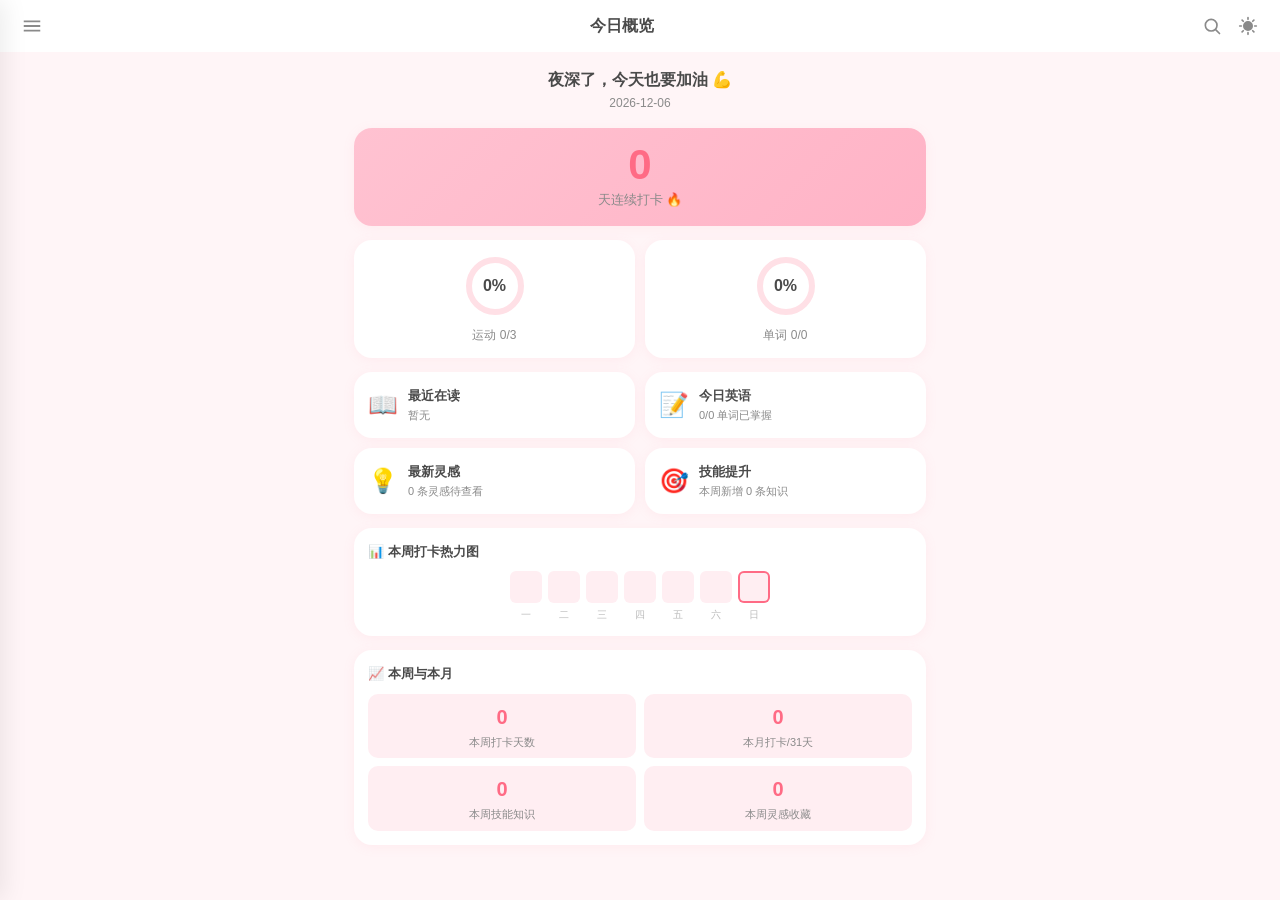
==== commit 8ba15829: "v46: 紧急修复 — views.js语法错误(单引号嵌套+变量重复声明)导致页面空白" ====
--- a/index.html
+++ b/index.html
@@ -74,8 +74,8 @@
 
   <div id="toast" class="toast"></div>
 
-  <script src="./assets/store.js?v=45"></script>
-  <script src="./assets/views.js?v=45"></script>
-  <script src="./assets/app.js?v=45"></script>
+  <script src="./assets/store.js?v=46"></script>
+  <script src="./assets/views.js?v=46"></script>
+  <script src="./assets/app.js?v=46"></script>
 </body>
 </html>
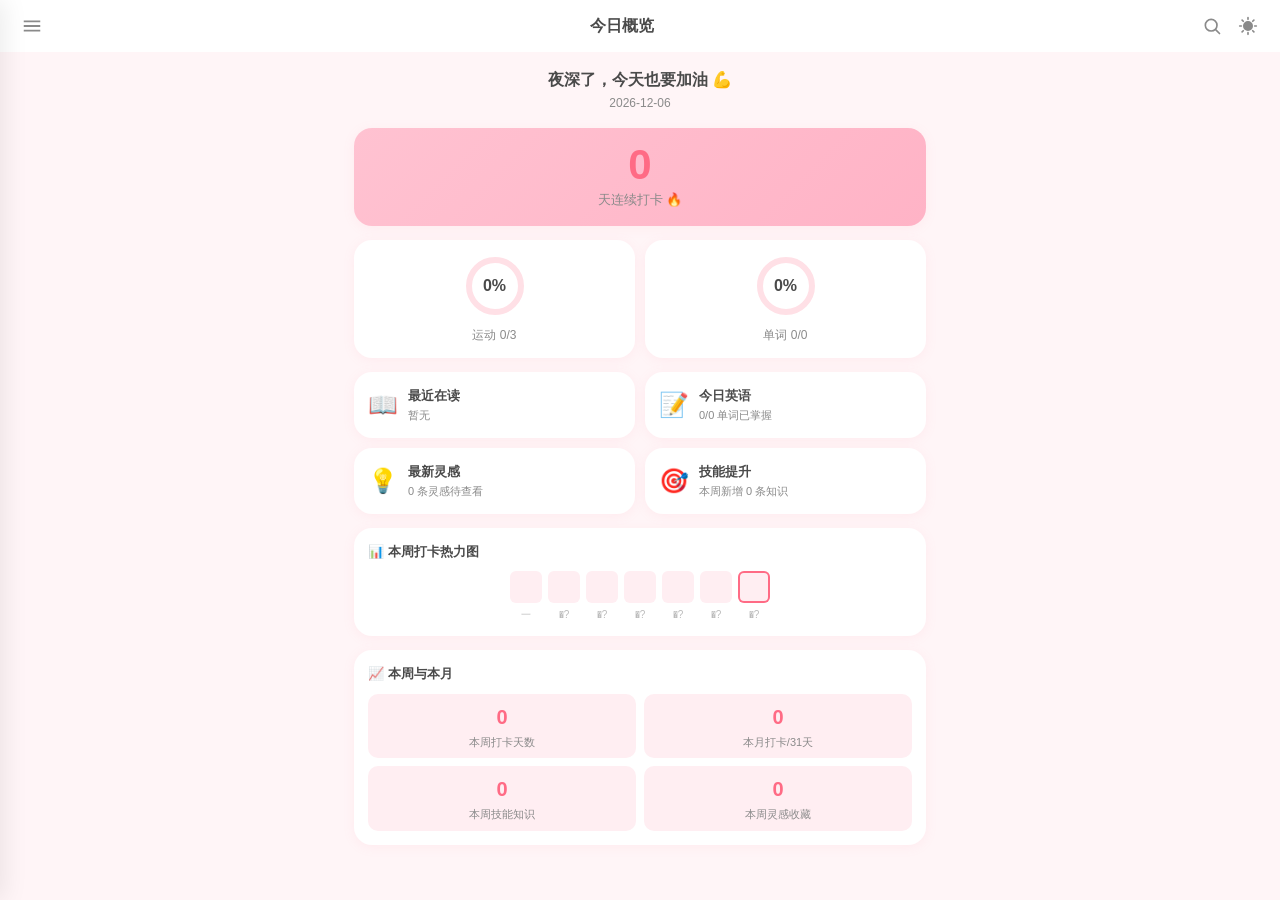
==== commit fe102697: "v47: 修复培训菜单页面空白 — getDailyKnowledge不支持training类型导致readIds为undefined 问题根因： 1. store.js getDailyKnowle" ====
--- a/index.html
+++ b/index.html
@@ -74,8 +74,8 @@
 
   <div id="toast" class="toast"></div>
 
-  <script src="./assets/store.js?v=46"></script>
-  <script src="./assets/views.js?v=46"></script>
-  <script src="./assets/app.js?v=46"></script>
+  <script src="./assets/store.js?v=47"></script>
+  <script src="./assets/views.js?v=47"></script>
+  <script src="./assets/app.js?v=47"></script>
 </body>
 </html>
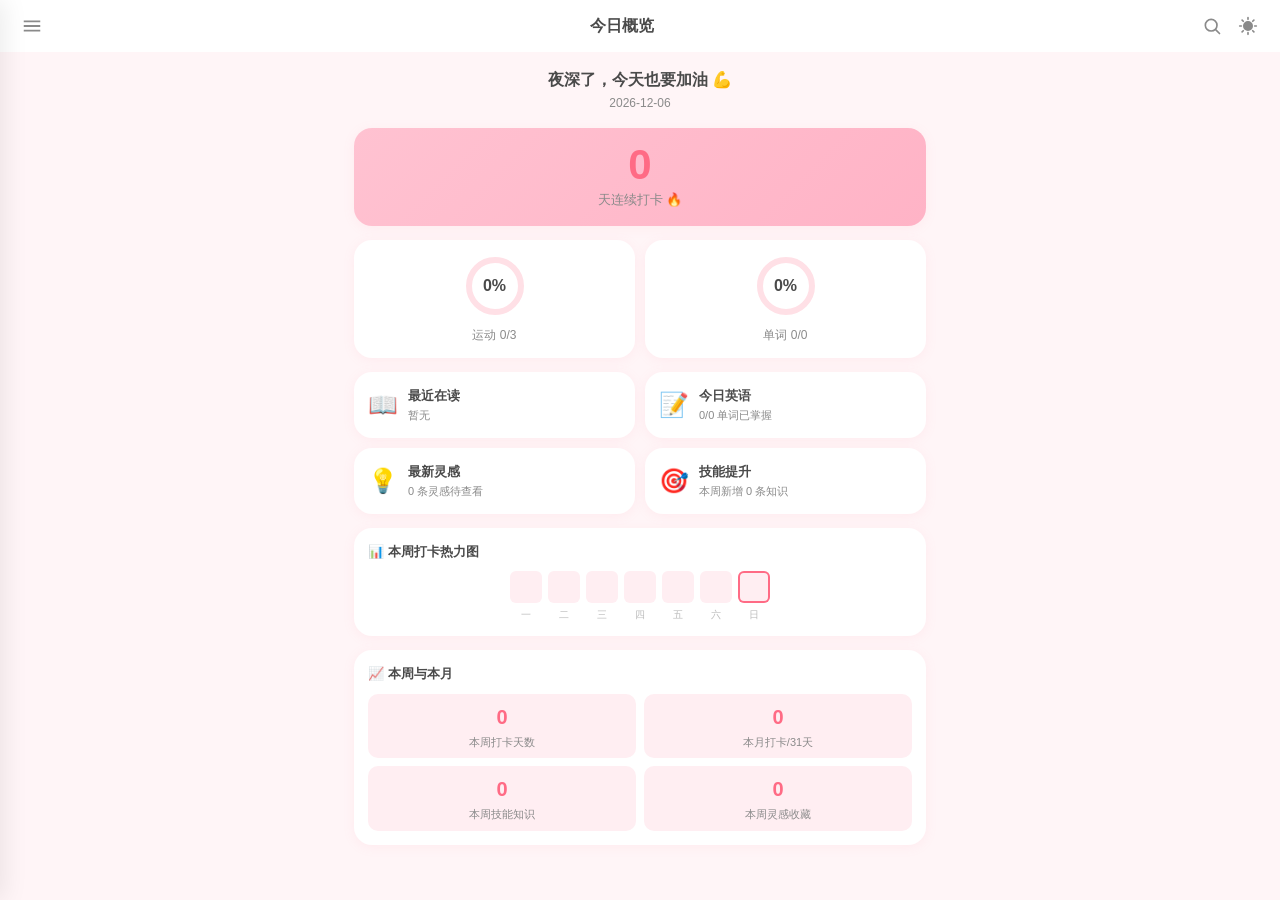
==== commit 0653ca5b: "v49: 修复培训菜单图标undefined + 热力图乱码 + store.js全部UTF-8乱码 修复内容： 1. views.js icons对象添加training图标（SVG），解决菜单显示" ====
--- a/index.html
+++ b/index.html
@@ -5,6 +5,20 @@
   <meta http-equiv="Cache-Control" content="no-cache, no-store, must-revalidate">
   <meta http-equiv="Pragma" content="no-cache">
   <meta http-equiv="Expires" content="0">
+  <!-- v48: 强制缓存清除 -->
+  <script>
+    // 强制清除旧版本缓存，确保加载最新 JS
+    (function() {
+      var v = localStorage.getItem('_app_version');
+      if (v !== 'v49') {
+        localStorage.setItem('_app_version', 'v48');
+        // 强制刷新页面以清除浏览器缓存
+        if (v && v !== 'v48') {
+          location.reload(true);
+        }
+      }
+    })();
+  </script>
   <meta name="viewport" content="width=device-width, initial-scale=1.0, maximum-scale=1.0, user-scalable=no, viewport-fit=cover">
   <meta name="apple-mobile-web-app-capable" content="yes">
   <meta name="apple-mobile-web-app-status-bar-style" content="black-translucent">
@@ -74,8 +88,8 @@
 
   <div id="toast" class="toast"></div>
 
-  <script src="./assets/store.js?v=47"></script>
-  <script src="./assets/views.js?v=47"></script>
-  <script src="./assets/app.js?v=47"></script>
+  <script src="./assets/store.js?v=49"></script>
+  <script src="./assets/views.js?v=49"></script>
+  <script src="./assets/app.js?v=49"></script>
 </body>
 </html>
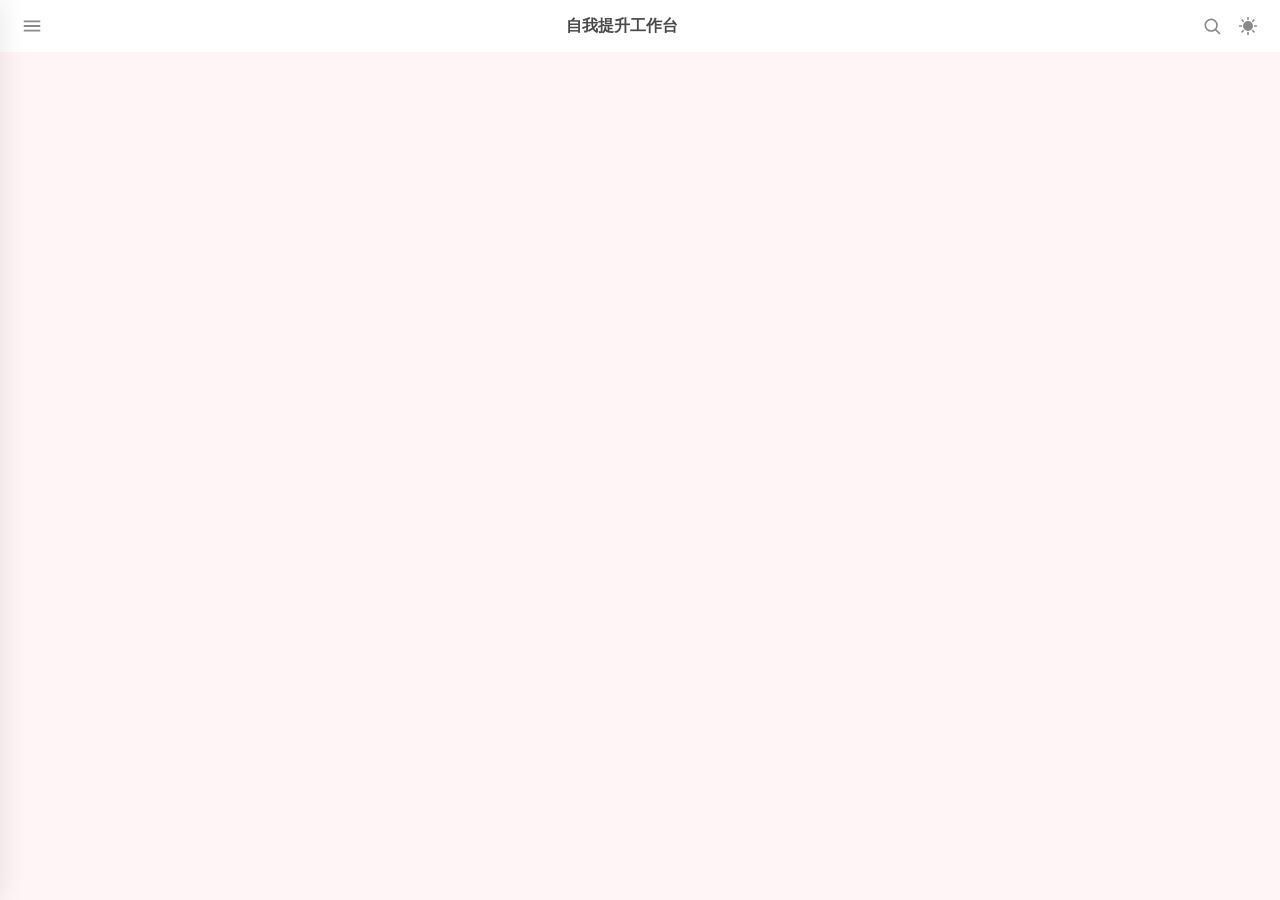
==== commit 0b4dd986: "v49.1: 修复桌面快捷方式缓存 — JS动态加载带时间戳参数强制绕过缓存 - 改用 document.createElement('script') 动态加载 JS - URL 带版本号+时间戳参" ====
--- a/index.html
+++ b/index.html
@@ -5,17 +5,26 @@
   <meta http-equiv="Cache-Control" content="no-cache, no-store, must-revalidate">
   <meta http-equiv="Pragma" content="no-cache">
   <meta http-equiv="Expires" content="0">
-  <!-- v48: 强制缓存清除 -->
+  <!-- v49: 强制缓存清除 + 动态加载最新JS -->
   <script>
-    // 强制清除旧版本缓存，确保加载最新 JS
     (function() {
-      var v = localStorage.getItem('_app_version');
-      if (v !== 'v49') {
-        localStorage.setItem('_app_version', 'v48');
-        // 强制刷新页面以清除浏览器缓存
-        if (v && v !== 'v48') {
-          location.reload(true);
-        }
+      var VERSION = 'v49';
+      var stored = localStorage.getItem('_app_version');
+      // 每次加载都强制带版本号参数，绕过缓存
+      var scripts = [
+        './assets/store.js?v=' + VERSION + '&t=' + Date.now(),
+        './assets/views.js?v=' + VERSION + '&t=' + Date.now(),
+        './assets/app.js?v=' + VERSION + '&t=' + Date.now()
+      ];
+      scripts.forEach(function(src) {
+        var s = document.createElement('script');
+        s.src = src;
+        s.async = false;
+        document.head.appendChild(s);
+      });
+      // 如果版本变了，记录一下
+      if (stored !== VERSION) {
+        localStorage.setItem('_app_version', VERSION);
       }
     })();
   </script>
@@ -27,7 +36,7 @@
   <meta name="description" content="身材管理、英语学习、阅读记录、AI学习、财经资讯、穿搭灵感、日记备忘、灵感集、技能提升">
   <link rel="apple-touch-icon" href="./apple-touch-icon.png">
   <title>自我提升工作台</title>
-  <link rel="stylesheet" href="./assets/style.css">
+  <link rel="stylesheet" href="./assets/style.css?v=49&t=1">
 </head>
 <body>
   <div id="app">
@@ -88,8 +97,6 @@
 
   <div id="toast" class="toast"></div>
 
-  <script src="./assets/store.js?v=49"></script>
-  <script src="./assets/views.js?v=49"></script>
-  <script src="./assets/app.js?v=49"></script>
+  <!-- JS 通过上方脚本动态加载，带时间戳参数强制绕过缓存 -->
 </body>
 </html>
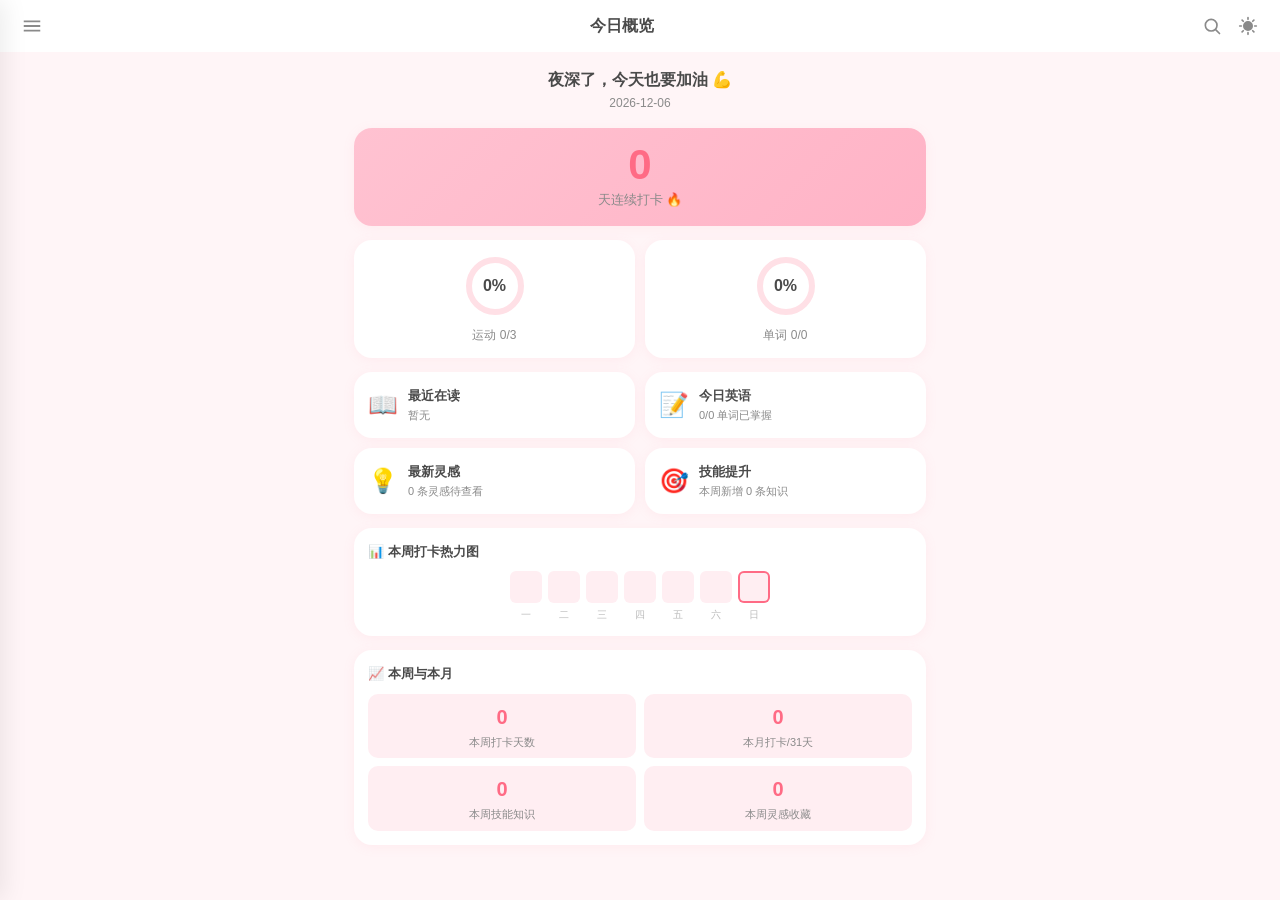
==== commit e78d6d15: "v50.1: 紧急修复 — 动态加载JS导致DOMContentLoaded事件丢失，页面空白 问题：v49.1改用动态加载JS，但异步加载导致DOMContentLoaded事件 在JS加载完成前就" ====
--- a/index.html
+++ b/index.html
@@ -5,29 +5,6 @@
   <meta http-equiv="Cache-Control" content="no-cache, no-store, must-revalidate">
   <meta http-equiv="Pragma" content="no-cache">
   <meta http-equiv="Expires" content="0">
-  <!-- v49: 强制缓存清除 + 动态加载最新JS -->
-  <script>
-    (function() {
-      var VERSION = 'v49';
-      var stored = localStorage.getItem('_app_version');
-      // 每次加载都强制带版本号参数，绕过缓存
-      var scripts = [
-        './assets/store.js?v=' + VERSION + '&t=' + Date.now(),
-        './assets/views.js?v=' + VERSION + '&t=' + Date.now(),
-        './assets/app.js?v=' + VERSION + '&t=' + Date.now()
-      ];
-      scripts.forEach(function(src) {
-        var s = document.createElement('script');
-        s.src = src;
-        s.async = false;
-        document.head.appendChild(s);
-      });
-      // 如果版本变了，记录一下
-      if (stored !== VERSION) {
-        localStorage.setItem('_app_version', VERSION);
-      }
-    })();
-  </script>
   <meta name="viewport" content="width=device-width, initial-scale=1.0, maximum-scale=1.0, user-scalable=no, viewport-fit=cover">
   <meta name="apple-mobile-web-app-capable" content="yes">
   <meta name="apple-mobile-web-app-status-bar-style" content="black-translucent">
@@ -97,6 +74,8 @@
 
   <div id="toast" class="toast"></div>
 
-  <!-- JS 通过上方脚本动态加载，带时间戳参数强制绕过缓存 -->
+  <script src="./assets/store.js?v=50"></script>
+  <script src="./assets/views.js?v=50"></script>
+  <script src="./assets/app.js?v=50"></script>
 </body>
 </html>
